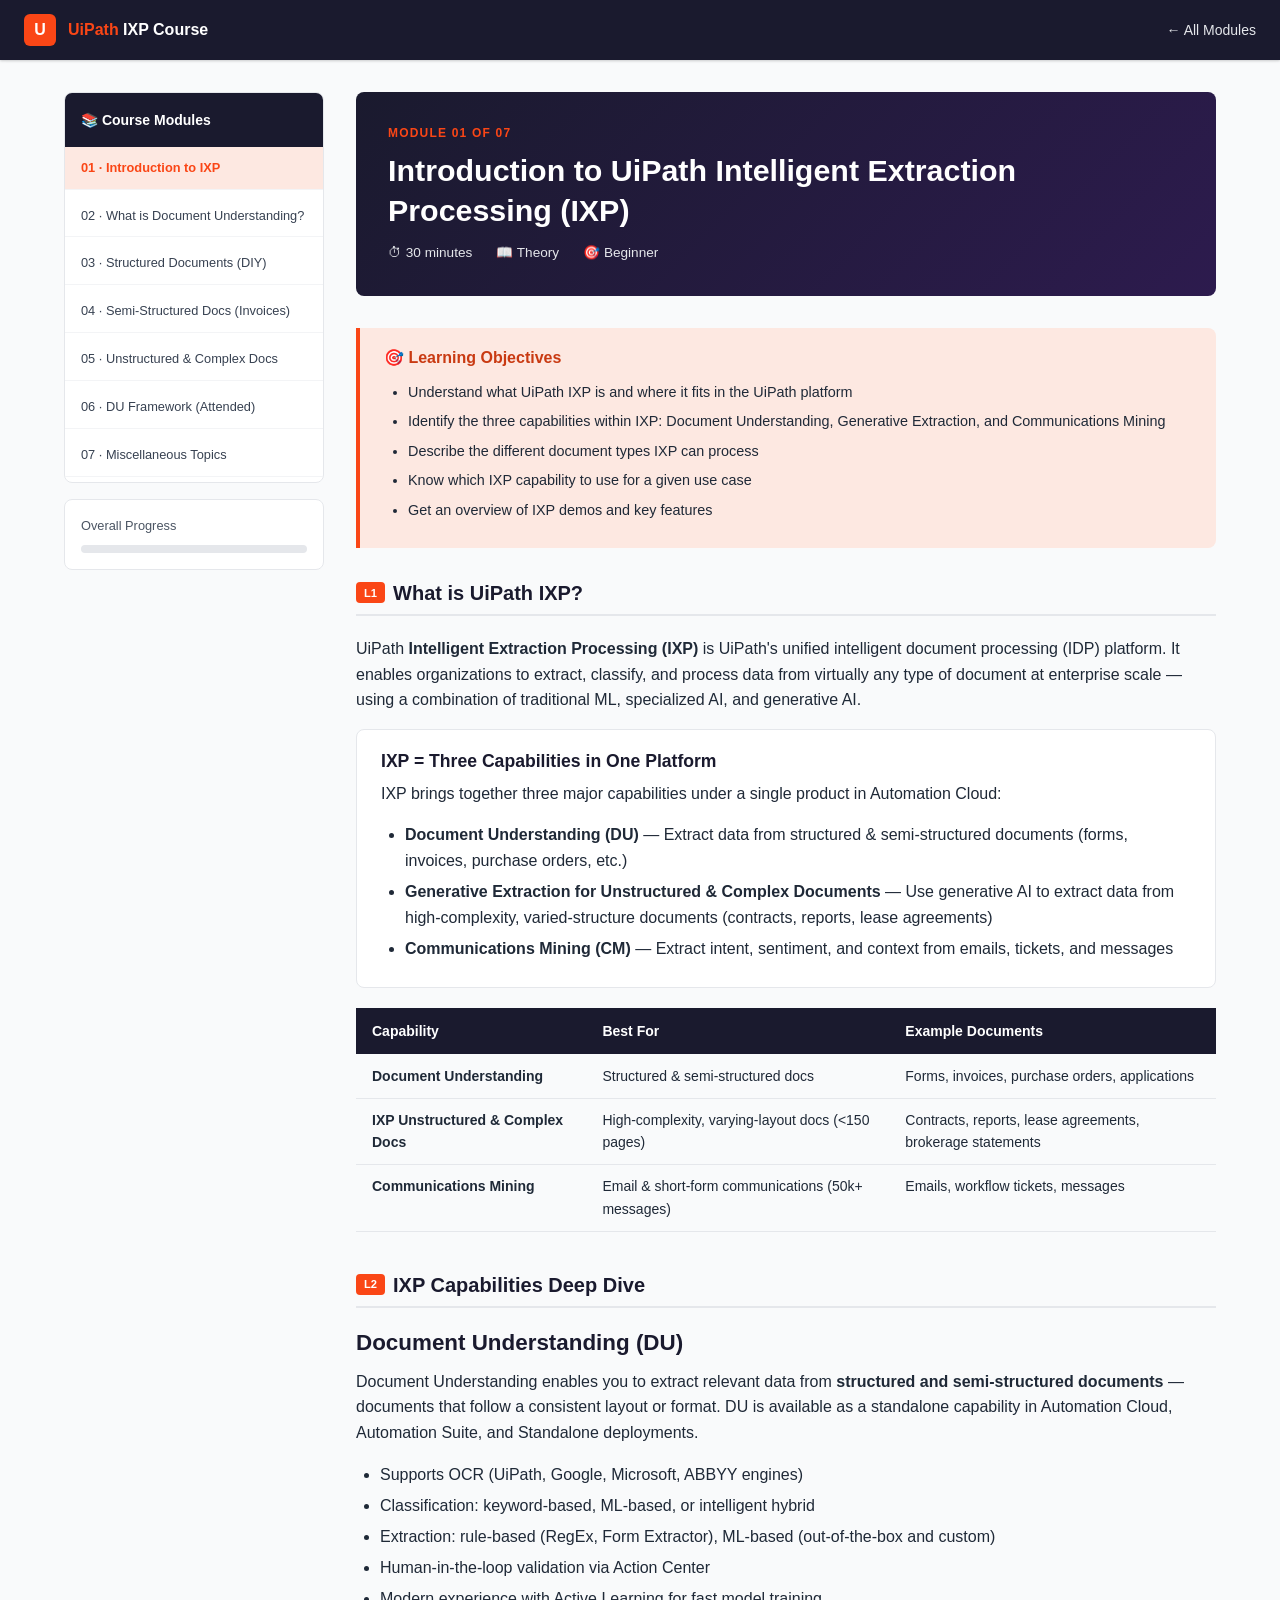
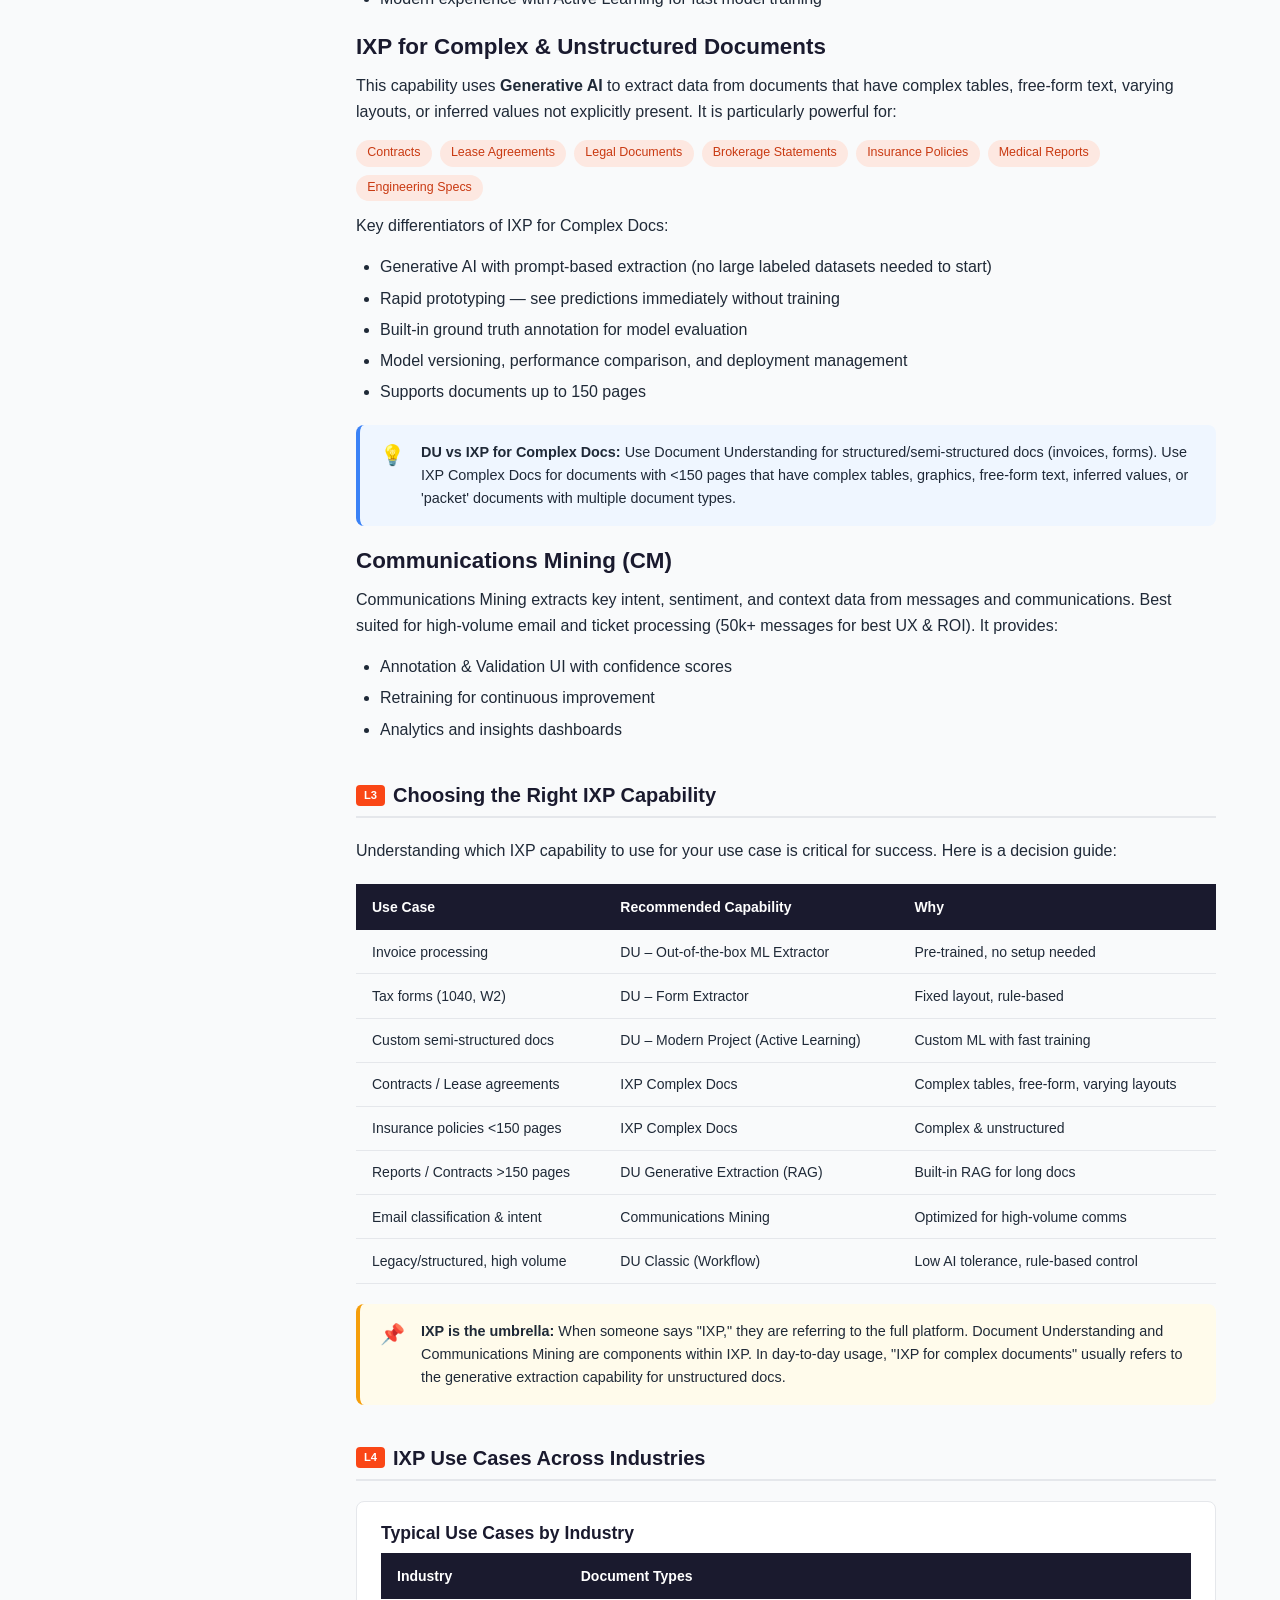
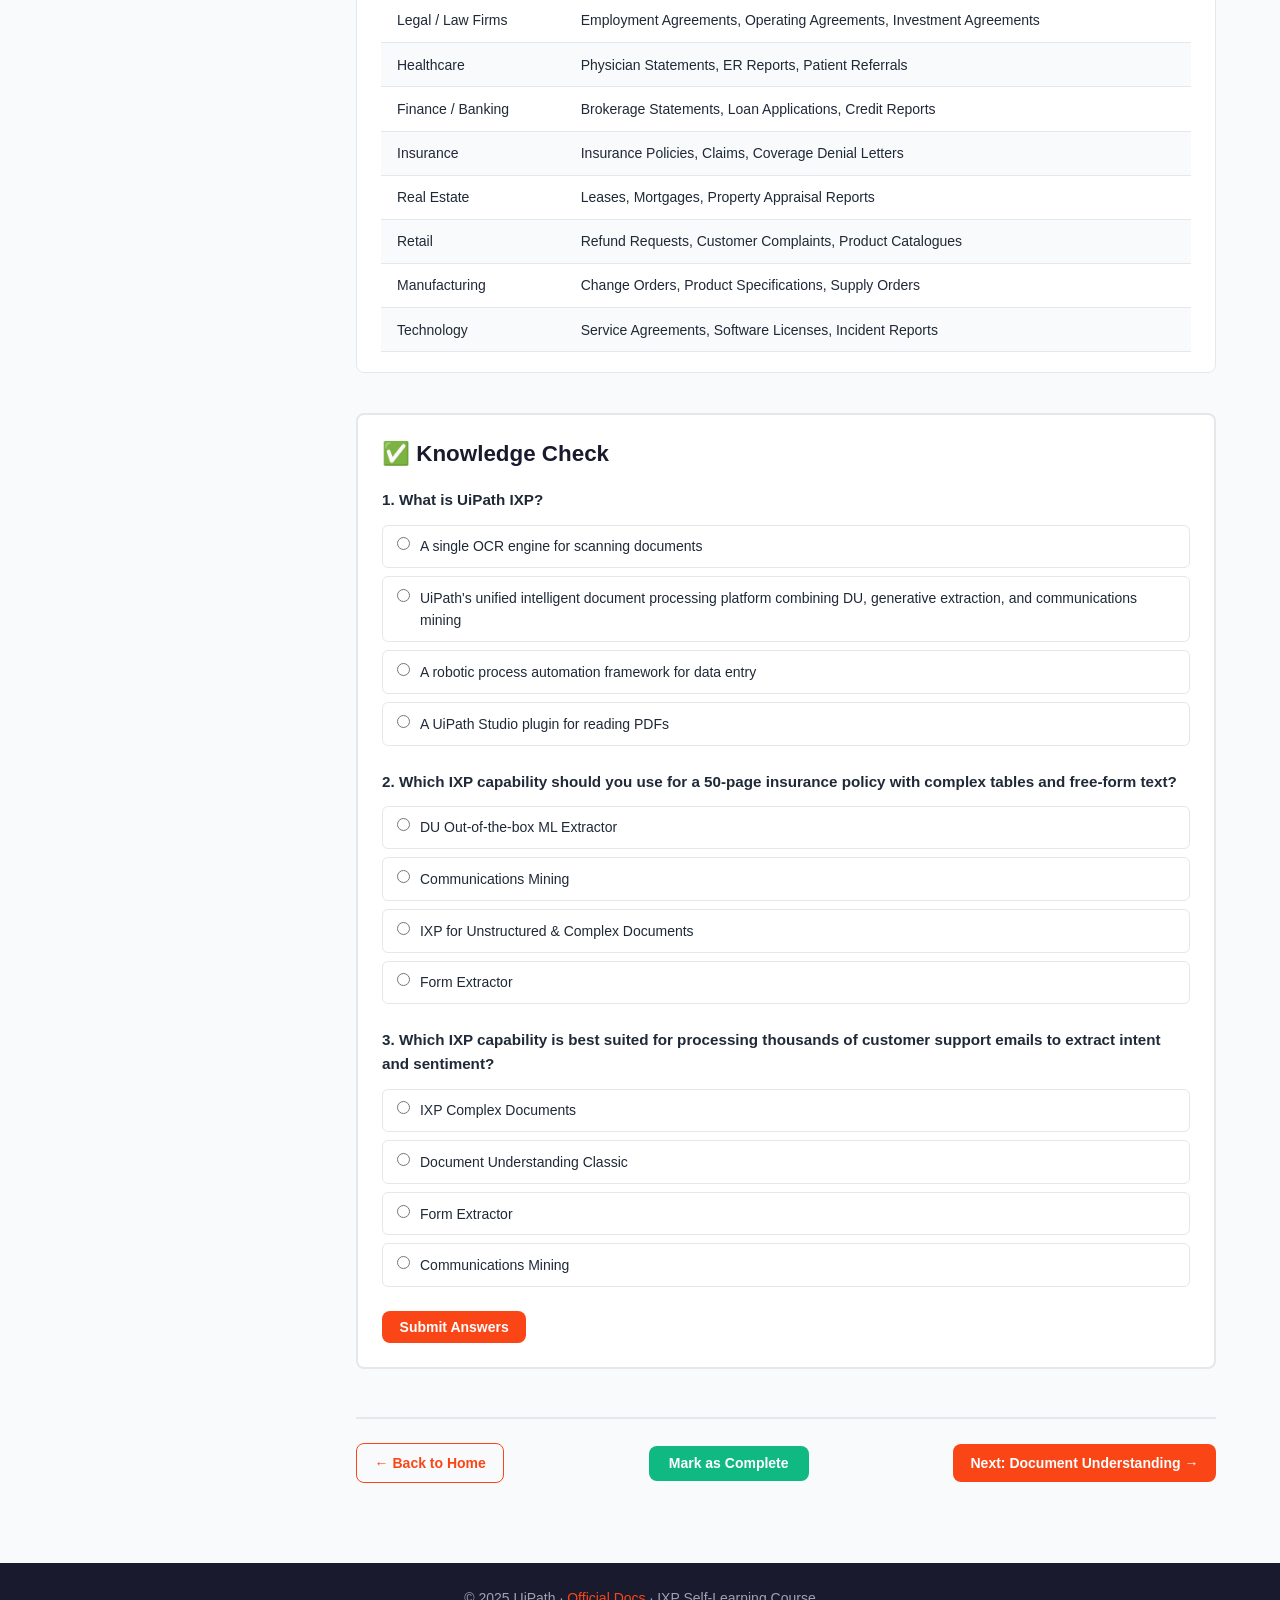
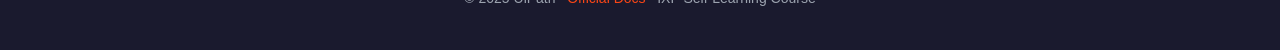
==== modules/module-01-introduction.html @ 3ca1a705 "IXP Self Learning Training Course — full content, no videos" ====
<!DOCTYPE html>
<html lang="en">
<head>
  <meta charset="UTF-8" />
  <meta name="viewport" content="width=device-width, initial-scale=1.0" />
  <title>Module 01 – Introduction to IXP | UiPath Course</title>
  <link rel="stylesheet" href="../assets/css/main.css" />
  <link rel="stylesheet" href="../assets/css/course.css" />
</head>
<body>

<header class="site-header" role="banner">
  <a href="../index.html" class="logo" aria-label="IXP Course Home">
    <div class="logo-icon" aria-hidden="true">U</div>
    <span class="logo-text"><span>UiPath</span> IXP Course</span>
  </a>
  <nav aria-label="Site navigation">
    <a href="../index.html">← All Modules</a>
  </nav>
</header>

<div class="course-layout">

  <!-- Sidebar -->
  <aside class="course-sidebar" aria-label="Course navigation">
    <nav class="sidebar-nav" aria-label="Module list">
      <div class="sidebar-nav__header">📚 Course Modules</div>
      <ul class="sidebar-nav__list">
        <li><a href="module-01-introduction.html" data-module="module-01" class="active">01 · Introduction to IXP</a></li>
        <li><a href="module-02-document-understanding.html" data-module="module-02">02 · What is Document Understanding?</a></li>
        <li><a href="module-03-structured-docs.html" data-module="module-03">03 · Structured Documents (DIY)</a></li>
        <li><a href="module-04-semistructured-docs.html" data-module="module-04">04 · Semi-Structured Docs (Invoices)</a></li>
        <li><a href="module-05-unstructured-complex.html" data-module="module-05">05 · Unstructured &amp; Complex Docs</a></li>
        <li><a href="module-06-du-framework.html" data-module="module-06">06 · DU Framework (Attended)</a></li>
        <li><a href="module-07-miscellaneous.html" data-module="module-07">07 · Miscellaneous Topics</a></li>
      </ul>
    </nav>
    <div class="sidebar-progress">
      <div class="label">Overall Progress</div>
      <div class="progress-bar-wrap" style="margin-top:6px;" role="progressbar" aria-label="Course progress">
        <div class="progress-bar-fill" style="width:0%"></div>
      </div>
    </div>
  </aside>

  <!-- Main Content -->
  <main class="course-content" id="main-content">

    <header class="module-header">
      <div class="module-header__number">Module 01 of 07</div>
      <h1>Introduction to UiPath Intelligent Extraction Processing (IXP)</h1>
      <div class="module-header__meta">
        <span>⏱ 30 minutes</span>
        <span>📖 Theory</span>
        <span>🎯 Beginner</span>
      </div>
    </header>

    <!-- Learning Objectives -->
    <div class="objectives-box" role="region" aria-label="Learning objectives">
      <h3>🎯 Learning Objectives</h3>
      <ul>
        <li>Understand what UiPath IXP is and where it fits in the UiPath platform</li>
        <li>Identify the three capabilities within IXP: Document Understanding, Generative Extraction, and Communications Mining</li>
        <li>Describe the different document types IXP can process</li>
        <li>Know which IXP capability to use for a given use case</li>
        <li>Get an overview of IXP demos and key features</li>
      </ul>
    </div>

    <!-- Lesson 1 -->
    <section class="lesson" aria-label="Lesson 1">
      <h2 class="lesson-title"><span class="lesson-num">L1</span> What is UiPath IXP?</h2>

      <p>UiPath <strong>Intelligent Extraction Processing (IXP)</strong> is UiPath's unified intelligent document processing (IDP) platform. It enables organizations to extract, classify, and process data from virtually any type of document at enterprise scale — using a combination of traditional ML, specialized AI, and generative AI.</p>

      <div class="info-card">
        <h4>IXP = Three Capabilities in One Platform</h4>
        <p>IXP brings together three major capabilities under a single product in Automation Cloud:</p>
        <ul>
          <li><strong>Document Understanding (DU)</strong> — Extract data from structured &amp; semi-structured documents (forms, invoices, purchase orders, etc.)</li>
          <li><strong>Generative Extraction for Unstructured &amp; Complex Documents</strong> — Use generative AI to extract data from high-complexity, varied-structure documents (contracts, reports, lease agreements)</li>
          <li><strong>Communications Mining (CM)</strong> — Extract intent, sentiment, and context from emails, tickets, and messages</li>
        </ul>
      </div>

      <table class="comparison-table" aria-label="IXP capabilities comparison">
        <thead>
          <tr><th>Capability</th><th>Best For</th><th>Example Documents</th></tr>
        </thead>
        <tbody>
          <tr><td><strong>Document Understanding</strong></td><td>Structured &amp; semi-structured docs</td><td>Forms, invoices, purchase orders, applications</td></tr>
          <tr><td><strong>IXP Unstructured &amp; Complex Docs</strong></td><td>High-complexity, varying-layout docs (&lt;150 pages)</td><td>Contracts, reports, lease agreements, brokerage statements</td></tr>
          <tr><td><strong>Communications Mining</strong></td><td>Email &amp; short-form communications (50k+ messages)</td><td>Emails, workflow tickets, messages</td></tr>
        </tbody>
      </table>
    </section>

    <!-- Lesson 2 -->
    <section class="lesson" aria-label="Lesson 2">
      <h2 class="lesson-title"><span class="lesson-num">L2</span> IXP Capabilities Deep Dive</h2>

      <h3 style="margin-bottom:.75rem;">Document Understanding (DU)</h3>
      <p>Document Understanding enables you to extract relevant data from <strong>structured and semi-structured documents</strong> — documents that follow a consistent layout or format. DU is available as a standalone capability in Automation Cloud, Automation Suite, and Standalone deployments.</p>
      <ul>
        <li>Supports OCR (UiPath, Google, Microsoft, ABBYY engines)</li>
        <li>Classification: keyword-based, ML-based, or intelligent hybrid</li>
        <li>Extraction: rule-based (RegEx, Form Extractor), ML-based (out-of-the-box and custom)</li>
        <li>Human-in-the-loop validation via Action Center</li>
        <li>Modern experience with Active Learning for fast model training</li>
      </ul>

      <h3 style="margin:1.25rem 0 .75rem;">IXP for Complex &amp; Unstructured Documents</h3>
      <p>This capability uses <strong>Generative AI</strong> to extract data from documents that have complex tables, free-form text, varying layouts, or inferred values not explicitly present. It is particularly powerful for:</p>
      <div class="tag-list">
        <span class="tag tag--orange">Contracts</span>
        <span class="tag tag--orange">Lease Agreements</span>
        <span class="tag tag--orange">Legal Documents</span>
        <span class="tag tag--orange">Brokerage Statements</span>
        <span class="tag tag--orange">Insurance Policies</span>
        <span class="tag tag--orange">Medical Reports</span>
        <span class="tag tag--orange">Engineering Specs</span>
      </div>
      <p style="margin-top:.75rem;">Key differentiators of IXP for Complex Docs:</p>
      <ul>
        <li>Generative AI with prompt-based extraction (no large labeled datasets needed to start)</li>
        <li>Rapid prototyping — see predictions immediately without training</li>
        <li>Built-in ground truth annotation for model evaluation</li>
        <li>Model versioning, performance comparison, and deployment management</li>
        <li>Supports documents up to 150 pages</li>
      </ul>

      <div class="callout callout--tip">
        <span class="callout-icon">💡</span>
        <div><strong>DU vs IXP for Complex Docs:</strong> Use Document Understanding for structured/semi-structured docs (invoices, forms). Use IXP Complex Docs for documents with &lt;150 pages that have complex tables, graphics, free-form text, inferred values, or 'packet' documents with multiple document types.</div>
      </div>

      <h3 style="margin:1.25rem 0 .75rem;">Communications Mining (CM)</h3>
      <p>Communications Mining extracts key intent, sentiment, and context data from messages and communications. Best suited for high-volume email and ticket processing (50k+ messages for best UX &amp; ROI). It provides:</p>
      <ul>
        <li>Annotation &amp; Validation UI with confidence scores</li>
        <li>Retraining for continuous improvement</li>
        <li>Analytics and insights dashboards</li>
      </ul>
    </section>

    <!-- Lesson 3 -->
    <section class="lesson" aria-label="Lesson 3">
      <h2 class="lesson-title"><span class="lesson-num">L3</span> Choosing the Right IXP Capability</h2>

      <p>Understanding which IXP capability to use for your use case is critical for success. Here is a decision guide:</p>

      <table class="comparison-table" aria-label="Decision guide for IXP capability selection">
        <thead>
          <tr><th>Use Case</th><th>Recommended Capability</th><th>Why</th></tr>
        </thead>
        <tbody>
          <tr><td>Invoice processing</td><td>DU – Out-of-the-box ML Extractor</td><td>Pre-trained, no setup needed</td></tr>
          <tr><td>Tax forms (1040, W2)</td><td>DU – Form Extractor</td><td>Fixed layout, rule-based</td></tr>
          <tr><td>Custom semi-structured docs</td><td>DU – Modern Project (Active Learning)</td><td>Custom ML with fast training</td></tr>
          <tr><td>Contracts / Lease agreements</td><td>IXP Complex Docs</td><td>Complex tables, free-form, varying layouts</td></tr>
          <tr><td>Insurance policies &lt;150 pages</td><td>IXP Complex Docs</td><td>Complex &amp; unstructured</td></tr>
          <tr><td>Reports / Contracts &gt;150 pages</td><td>DU Generative Extraction (RAG)</td><td>Built-in RAG for long docs</td></tr>
          <tr><td>Email classification &amp; intent</td><td>Communications Mining</td><td>Optimized for high-volume comms</td></tr>
          <tr><td>Legacy/structured, high volume</td><td>DU Classic (Workflow)</td><td>Low AI tolerance, rule-based control</td></tr>
        </tbody>
      </table>

      <div class="callout callout--note">
        <span class="callout-icon">📌</span>
        <div><strong>IXP is the umbrella:</strong> When someone says "IXP," they are referring to the full platform. Document Understanding and Communications Mining are components within IXP. In day-to-day usage, "IXP for complex documents" usually refers to the generative extraction capability for unstructured docs.</div>
      </div>
    </section>

    <!-- Lesson 4 -->
    <section class="lesson" aria-label="Lesson 4">
      <h2 class="lesson-title"><span class="lesson-num">L4</span> IXP Use Cases Across Industries</h2>

      <div class="info-card">
        <h4>Typical Use Cases by Industry</h4>
        <table class="comparison-table" style="margin:0;">
          <thead><tr><th>Industry</th><th>Document Types</th></tr></thead>
          <tbody>
            <tr><td>Legal / Law Firms</td><td>Employment Agreements, Operating Agreements, Investment Agreements</td></tr>
            <tr><td>Healthcare</td><td>Physician Statements, ER Reports, Patient Referrals</td></tr>
            <tr><td>Finance / Banking</td><td>Brokerage Statements, Loan Applications, Credit Reports</td></tr>
            <tr><td>Insurance</td><td>Insurance Policies, Claims, Coverage Denial Letters</td></tr>
            <tr><td>Real Estate</td><td>Leases, Mortgages, Property Appraisal Reports</td></tr>
            <tr><td>Retail</td><td>Refund Requests, Customer Complaints, Product Catalogues</td></tr>
            <tr><td>Manufacturing</td><td>Change Orders, Product Specifications, Supply Orders</td></tr>
            <tr><td>Technology</td><td>Service Agreements, Software Licenses, Incident Reports</td></tr>
          </tbody>
        </table>
      </div>
    </section>

    <!-- Knowledge Check -->
    <section class="quiz-section" id="quiz-01" aria-label="Knowledge check">
      <h3>✅ Knowledge Check</h3>

      <div class="quiz-question" data-correct="b" data-explanation="IXP (Intelligent Extraction Processing) is UiPath's unified IDP platform that includes Document Understanding, Generative Extraction for complex docs, and Communications Mining.">
        <p>1. What is UiPath IXP?</p>
        <ul class="quiz-options">
          <li><label data-value="a"><input type="radio" name="q1" value="a" /> A single OCR engine for scanning documents</label></li>
          <li><label data-value="b"><input type="radio" name="q1" value="b" /> UiPath's unified intelligent document processing platform combining DU, generative extraction, and communications mining</label></li>
          <li><label data-value="c"><input type="radio" name="q1" value="c" /> A robotic process automation framework for data entry</label></li>
          <li><label data-value="d"><input type="radio" name="q1" value="d" /> A UiPath Studio plugin for reading PDFs</label></li>
        </ul>
        <div class="quiz-feedback"></div>
      </div>

      <div class="quiz-question" data-correct="c" data-explanation="IXP Complex Docs is designed for documents under 150 pages with complex tables, free-form text, and varying layouts. For 150+ pages, use DU with built-in RAG.">
        <p>2. Which IXP capability should you use for a 50-page insurance policy with complex tables and free-form text?</p>
        <ul class="quiz-options">
          <li><label data-value="a"><input type="radio" name="q2" value="a" /> DU Out-of-the-box ML Extractor</label></li>
          <li><label data-value="b"><input type="radio" name="q2" value="b" /> Communications Mining</label></li>
          <li><label data-value="c"><input type="radio" name="q2" value="c" /> IXP for Unstructured &amp; Complex Documents</label></li>
          <li><label data-value="d"><input type="radio" name="q2" value="d" /> Form Extractor</label></li>
        </ul>
        <div class="quiz-feedback"></div>
      </div>

      <div class="quiz-question" data-correct="d" data-explanation="Communications Mining is optimized for email and ticket processing, especially at high volumes (50k+ messages).">
        <p>3. Which IXP capability is best suited for processing thousands of customer support emails to extract intent and sentiment?</p>
        <ul class="quiz-options">
          <li><label data-value="a"><input type="radio" name="q3" value="a" /> IXP Complex Documents</label></li>
          <li><label data-value="b"><input type="radio" name="q3" value="b" /> Document Understanding Classic</label></li>
          <li><label data-value="c"><input type="radio" name="q3" value="c" /> Form Extractor</label></li>
          <li><label data-value="d"><input type="radio" name="q3" value="d" /> Communications Mining</label></li>
        </ul>
        <div class="quiz-feedback"></div>
      </div>

      <button class="btn btn-primary quiz-submit-btn" aria-label="Submit answers">Submit Answers</button>
      <div class="quiz-result" role="status"></div>
    </section>

    <!-- Module Navigation -->
    <nav class="module-nav" aria-label="Module navigation">
      <a href="../index.html" class="btn btn-outline">← Back to Home</a>
      <div class="module-nav__complete">
        <button id="mark-complete-btn" class="mark-complete-btn" aria-label="Mark module as complete">Mark as Complete</button>
      </div>
      <a href="module-02-document-understanding.html" class="btn btn-primary">Next: Document Understanding →</a>
    </nav>

  </main>
</div>

<footer class="site-footer" role="contentinfo">
  <p>© 2025 UiPath · <a href="https://docs.uipath.com/document-understanding" target="_blank" rel="noopener">Official Docs</a> · IXP Self-Learning Course</p>
</footer>

<script src="../assets/js/progress.js"></script>
<script src="../assets/js/nav.js"></script>
<script>initModulePage('module-01');</script>
</body>
</html>
---- assets/css/main.css ----
/* =============================================
   IXP Self-Learning Course - main.css
   UiPath Brand: Primary #FA4616, Dark #1A1A2E
   ============================================= */

*, *::before, *::after { box-sizing: border-box; margin: 0; padding: 0; }

:root {
  --uipath-orange: #FA4616;
  --uipath-dark: #1A1A2E;
  --uipath-orange-light: #FDE8E1;
  --uipath-orange-dark: #C93A12;
  --gray-50: #F9FAFB;
  --gray-100: #F3F4F6;
  --gray-200: #E5E7EB;
  --gray-400: #9CA3AF;
  --gray-600: #4B5563;
  --gray-700: #374151;
  --gray-800: #1F2937;
  --white: #FFFFFF;
  --success: #10B981;
  --warning: #F59E0B;
  --info: #3B82F6;
  --font: -apple-system, BlinkMacSystemFont, "Segoe UI", Roboto, Helvetica, Arial, sans-serif;
  --radius: 8px;
  --shadow: 0 1px 3px rgba(0,0,0,.12), 0 1px 2px rgba(0,0,0,.08);
  --shadow-lg: 0 10px 25px rgba(0,0,0,.12);
}

html { font-size: 16px; scroll-behavior: smooth; }
body { font-family: var(--font); color: var(--gray-800); background: var(--gray-50); line-height: 1.6; }

/* ---- Typography ---- */
h1, h2, h3, h4, h5 { line-height: 1.3; color: var(--uipath-dark); }
h1 { font-size: clamp(1.75rem, 4vw, 2.5rem); }
h2 { font-size: clamp(1.4rem, 3vw, 2rem); }
h3 { font-size: clamp(1.1rem, 2.5vw, 1.4rem); }
h4 { font-size: 1.1rem; }
p { margin-bottom: 1rem; }
a { color: var(--uipath-orange); text-decoration: none; }
a:hover { text-decoration: underline; }
ul, ol { padding-left: 1.5rem; margin-bottom: 1rem; }
li { margin-bottom: 0.35rem; }
strong { font-weight: 600; }

/* ---- Top Navigation ---- */
.site-header {
  background: var(--uipath-dark);
  color: var(--white);
  padding: 0 1.5rem;
  display: flex;
  align-items: center;
  justify-content: space-between;
  height: 60px;
  position: sticky;
  top: 0;
  z-index: 100;
  box-shadow: var(--shadow);
}
.site-header .logo { display: flex; align-items: center; gap: 0.75rem; text-decoration: none; }
.site-header .logo-icon { width: 32px; height: 32px; background: var(--uipath-orange); border-radius: 6px; display: flex; align-items: center; justify-content: center; font-weight: 800; color: #fff; font-size: 1rem; }
.site-header .logo-text { font-size: 1rem; font-weight: 600; color: var(--white); }
.site-header .logo-text span { color: var(--uipath-orange); }
.site-header nav a { color: var(--gray-200); font-size: 0.875rem; margin-left: 1.5rem; text-decoration: none; }
.site-header nav a:hover { color: var(--white); }

/* ---- Hero ---- */
.hero {
  background: linear-gradient(135deg, var(--uipath-dark) 0%, #2D1B4E 100%);
  color: var(--white);
  padding: 4rem 1.5rem;
  text-align: center;
}
.hero h1 { color: var(--white); margin-bottom: 1rem; }
.hero p { font-size: 1.125rem; color: var(--gray-200); max-width: 700px; margin: 0 auto 2rem; }
.hero-badges { display: flex; gap: 0.75rem; justify-content: center; flex-wrap: wrap; }
.badge { display: inline-flex; align-items: center; gap: 0.4rem; background: rgba(255,255,255,.1); border: 1px solid rgba(255,255,255,.2); color: var(--white); padding: 0.35rem 0.9rem; border-radius: 999px; font-size: 0.8rem; }

/* ---- Main Layout ---- */
.container { max-width: 1200px; margin: 0 auto; padding: 0 1.5rem; }
.section { padding: 3rem 0; }
.section-title { font-size: 1.5rem; font-weight: 700; margin-bottom: 2rem; color: var(--uipath-dark); }
.section-title span { color: var(--uipath-orange); }

/* ---- Module Cards Grid ---- */
.modules-grid { display: grid; grid-template-columns: repeat(auto-fill, minmax(300px, 1fr)); gap: 1.5rem; }

.module-card {
  background: var(--white);
  border: 1px solid var(--gray-200);
  border-radius: var(--radius);
  padding: 1.5rem;
  display: flex;
  flex-direction: column;
  gap: 0.75rem;
  transition: box-shadow .2s, transform .2s;
  position: relative;
  overflow: hidden;
}
.module-card:hover { box-shadow: var(--shadow-lg); transform: translateY(-2px); }
.module-card::before { content: ''; position: absolute; top: 0; left: 0; width: 4px; height: 100%; background: var(--uipath-orange); }
.module-card.completed::before { background: var(--success); }

.module-card__number { font-size: 0.75rem; font-weight: 700; color: var(--uipath-orange); text-transform: uppercase; letter-spacing: .05em; }
.module-card__title { font-size: 1.1rem; font-weight: 700; color: var(--uipath-dark); }
.module-card__desc { font-size: 0.875rem; color: var(--gray-600); flex: 1; }
.module-card__meta { display: flex; gap: 1rem; font-size: 0.8rem; color: var(--gray-400); }
.module-card__meta span { display: flex; align-items: center; gap: 0.3rem; }
.module-card__footer { display: flex; align-items: center; justify-content: space-between; }
.module-card__status { font-size: 0.75rem; font-weight: 600; }
.module-card__status--completed { color: var(--success); }
.module-card__status--in-progress { color: var(--warning); }
.module-card__status--not-started { color: var(--gray-400); }
.btn { display: inline-flex; align-items: center; gap: 0.4rem; padding: 0.5rem 1.1rem; border-radius: var(--radius); font-size: 0.875rem; font-weight: 600; cursor: pointer; border: none; transition: background .2s, transform .1s; text-decoration: none; }
.btn:active { transform: scale(.97); }
.btn-primary { background: var(--uipath-orange); color: var(--white); }
.btn-primary:hover { background: var(--uipath-orange-dark); text-decoration: none; color: var(--white); }
.btn-outline { background: transparent; color: var(--uipath-orange); border: 1.5px solid var(--uipath-orange); }
.btn-outline:hover { background: var(--uipath-orange-light); text-decoration: none; }
.btn-sm { padding: 0.35rem 0.8rem; font-size: 0.8rem; }

/* ---- Progress Bar ---- */
.progress-bar-wrap { background: var(--gray-200); border-radius: 999px; height: 8px; overflow: hidden; }
.progress-bar-fill { height: 100%; background: var(--uipath-orange); border-radius: 999px; transition: width .4s ease; }
.progress-summary { background: var(--white); border: 1px solid var(--gray-200); border-radius: var(--radius); padding: 1.5rem; margin-bottom: 2rem; }
.progress-summary h3 { margin-bottom: 0.75rem; }
.progress-numbers { display: flex; gap: 2rem; margin-top: 0.75rem; }
.progress-numbers .stat { text-align: center; }
.progress-numbers .stat .num { font-size: 1.75rem; font-weight: 800; color: var(--uipath-orange); }
.progress-numbers .stat .label { font-size: 0.75rem; color: var(--gray-600); }

/* ---- Footer ---- */
.site-footer { background: var(--uipath-dark); color: var(--gray-400); text-align: center; padding: 1.5rem; font-size: 0.875rem; margin-top: 3rem; }
.site-footer a { color: var(--uipath-orange); }

/* ---- Responsive ---- */
@media (max-width: 640px) {
  .hero { padding: 2.5rem 1rem; }
  .modules-grid { grid-template-columns: 1fr; }
  .progress-numbers { gap: 1rem; }
}
---- assets/css/course.css ----
/* =============================================
   IXP Course - course.css  (module pages)
   ============================================= */

/* ---- Two-column layout ---- */
.course-layout { display: grid; grid-template-columns: 260px 1fr; gap: 2rem; max-width: 1200px; margin: 0 auto; padding: 2rem 1.5rem; }

/* ---- Sidebar ---- */
.course-sidebar { position: sticky; top: 76px; height: fit-content; }
.sidebar-nav { background: var(--white); border: 1px solid var(--gray-200); border-radius: var(--radius); overflow: hidden; }
.sidebar-nav__header { background: var(--uipath-dark); color: var(--white); padding: 1rem; font-size: 0.875rem; font-weight: 700; }
.sidebar-nav__list { list-style: none; padding: 0; margin: 0; }
.sidebar-nav__list li a {
  display: flex; align-items: center; gap: 0.6rem;
  padding: 0.65rem 1rem; font-size: 0.8rem; color: var(--gray-700);
  border-bottom: 1px solid var(--gray-100); text-decoration: none;
  transition: background .15s;
}
.sidebar-nav__list li a:hover { background: var(--gray-50); color: var(--uipath-orange); }
.sidebar-nav__list li a.active { background: var(--uipath-orange-light); color: var(--uipath-orange); font-weight: 600; }
.sidebar-nav__list li a .check { color: var(--success); font-size: 0.7rem; margin-left: auto; }
.sidebar-progress { background: var(--white); border: 1px solid var(--gray-200); border-radius: var(--radius); padding: 1rem; margin-top: 1rem; font-size: 0.8rem; }
.sidebar-progress .label { color: var(--gray-600); margin-bottom: 0.5rem; }

/* ---- Module Content Area ---- */
.course-content { min-width: 0; }
.module-header { background: linear-gradient(135deg, var(--uipath-dark), #2D1B4E); color: var(--white); border-radius: var(--radius); padding: 2rem; margin-bottom: 2rem; }
.module-header__number { font-size: 0.75rem; font-weight: 700; color: var(--uipath-orange); text-transform: uppercase; letter-spacing: .1em; margin-bottom: 0.5rem; }
.module-header h1 { color: var(--white); font-size: clamp(1.4rem, 3vw, 1.9rem); margin-bottom: 0.75rem; }
.module-header__meta { display: flex; gap: 1.5rem; font-size: 0.85rem; color: var(--gray-200); flex-wrap: wrap; }
.module-header__meta span { display: flex; align-items: center; gap: 0.35rem; }

/* ---- Learning Objectives ---- */
.objectives-box {
  background: var(--uipath-orange-light);
  border-left: 4px solid var(--uipath-orange);
  border-radius: 0 var(--radius) var(--radius) 0;
  padding: 1.25rem 1.5rem;
  margin-bottom: 2rem;
}
.objectives-box h3 { color: var(--uipath-orange-dark); margin-bottom: 0.75rem; font-size: 1rem; }
.objectives-box ul { margin: 0; }
.objectives-box li { font-size: 0.9rem; margin-bottom: 0.4rem; }

/* ---- Content Sections ---- */
.lesson { margin-bottom: 2.5rem; }
.lesson-title { font-size: 1.25rem; font-weight: 700; color: var(--uipath-dark); border-bottom: 2px solid var(--gray-200); padding-bottom: 0.5rem; margin-bottom: 1.25rem; display: flex; align-items: center; gap: 0.5rem; }
.lesson-title .lesson-num { background: var(--uipath-orange); color: var(--white); font-size: 0.7rem; font-weight: 800; padding: 0.2rem 0.5rem; border-radius: 4px; }

/* ---- Info Cards ---- */
.info-card { background: var(--white); border: 1px solid var(--gray-200); border-radius: var(--radius); padding: 1.25rem 1.5rem; margin-bottom: 1.25rem; }
.info-card h4 { color: var(--uipath-dark); margin-bottom: 0.5rem; }
.info-card p:last-child, .info-card ul:last-child { margin-bottom: 0; }

.callout { display: flex; gap: 1rem; border-radius: var(--radius); padding: 1rem 1.25rem; margin: 1.25rem 0; font-size: 0.9rem; }
.callout-icon { font-size: 1.25rem; flex-shrink: 0; line-height: 1.4; }
.callout--tip { background: #EFF6FF; border-left: 4px solid var(--info); }
.callout--note { background: #FFFBEB; border-left: 4px solid var(--warning); }
.callout--important { background: var(--uipath-orange-light); border-left: 4px solid var(--uipath-orange); }
.callout--success { background: #F0FDF4; border-left: 4px solid var(--success); }

/* ---- Comparison Tables ---- */
.comparison-table { width: 100%; border-collapse: collapse; margin: 1.25rem 0; font-size: 0.875rem; }
.comparison-table th { background: var(--uipath-dark); color: var(--white); padding: 0.75rem 1rem; text-align: left; }
.comparison-table td { padding: 0.65rem 1rem; border-bottom: 1px solid var(--gray-200); vertical-align: top; }
.comparison-table tr:nth-child(even) td { background: var(--gray-50); }
.comparison-table tr:hover td { background: var(--uipath-orange-light); }

/* ---- Process Steps ---- */
.steps-list { counter-reset: step; list-style: none; padding: 0; margin: 1.25rem 0; }
.steps-list li { display: flex; gap: 1rem; margin-bottom: 1rem; align-items: flex-start; }
.steps-list li::before { counter-increment: step; content: counter(step); background: var(--uipath-orange); color: var(--white); border-radius: 50%; width: 28px; height: 28px; display: flex; align-items: center; justify-content: center; font-weight: 800; font-size: 0.8rem; flex-shrink: 0; margin-top: 2px; }

/* ---- Concept Pill Tags ---- */
.tag-list { display: flex; flex-wrap: wrap; gap: 0.5rem; margin: 0.75rem 0; }
.tag { background: var(--gray-100); color: var(--gray-700); padding: 0.2rem 0.7rem; border-radius: 999px; font-size: 0.78rem; font-weight: 500; }
.tag--orange { background: var(--uipath-orange-light); color: var(--uipath-orange-dark); }

/* ---- Quiz ---- */
.quiz-section { background: var(--white); border: 2px solid var(--gray-200); border-radius: var(--radius); padding: 1.5rem; margin: 2rem 0; }
.quiz-section h3 { color: var(--uipath-dark); margin-bottom: 1.25rem; display: flex; align-items: center; gap: 0.5rem; }
.quiz-question { margin-bottom: 1.5rem; }
.quiz-question p { font-weight: 600; margin-bottom: 0.75rem; font-size: 0.95rem; }
.quiz-options { list-style: none; padding: 0; }
.quiz-options li { margin-bottom: 0.5rem; }
.quiz-options label { display: flex; align-items: flex-start; gap: 0.6rem; cursor: pointer; padding: 0.6rem 0.9rem; border: 1.5px solid var(--gray-200); border-radius: 6px; font-size: 0.875rem; transition: border-color .15s, background .15s; }
.quiz-options label:hover { border-color: var(--uipath-orange); background: var(--uipath-orange-light); }
.quiz-options input[type=radio], .quiz-options input[type=checkbox] { margin-top: 2px; accent-color: var(--uipath-orange); }
.quiz-options label.correct { border-color: var(--success); background: #F0FDF4; }
.quiz-options label.incorrect { border-color: #EF4444; background: #FEF2F2; }
.quiz-feedback { margin-top: 0.75rem; font-size: 0.875rem; font-weight: 600; padding: 0.5rem 0.75rem; border-radius: 6px; display: none; }
.quiz-feedback.show { display: block; }
.quiz-feedback.correct-fb { color: #065F46; background: #D1FAE5; }
.quiz-feedback.incorrect-fb { color: #991B1B; background: #FEE2E2; }
.quiz-submit { margin-top: 1rem; }
.quiz-result { text-align: center; padding: 1.25rem; border-radius: var(--radius); margin-top: 1rem; display: none; }
.quiz-result.show { display: block; }
.quiz-result.pass { background: #D1FAE5; color: #065F46; }
.quiz-result.fail { background: #FEE2E2; color: #991B1B; }

/* ---- Module Navigation ---- */
.module-nav { display: flex; justify-content: space-between; align-items: center; margin-top: 3rem; padding-top: 1.5rem; border-top: 2px solid var(--gray-200); gap: 1rem; flex-wrap: wrap; }
.module-nav__complete { display: flex; align-items: center; gap: 0.75rem; }
.mark-complete-btn { background: var(--success); color: var(--white); border: none; padding: 0.6rem 1.25rem; border-radius: var(--radius); font-size: 0.875rem; font-weight: 700; cursor: pointer; transition: background .2s; }
.mark-complete-btn:hover { background: #059669; }
.mark-complete-btn.completed { background: var(--gray-400); cursor: default; }
.mark-complete-btn.completed::before { content: '✓ '; }

/* ---- Responsive ---- */
@media (max-width: 900px) {
  .course-layout { grid-template-columns: 1fr; }
  .course-sidebar { position: static; }
}
@media (max-width: 640px) {
  .module-header { padding: 1.25rem; }
  .module-nav { flex-direction: column; align-items: stretch; }
}
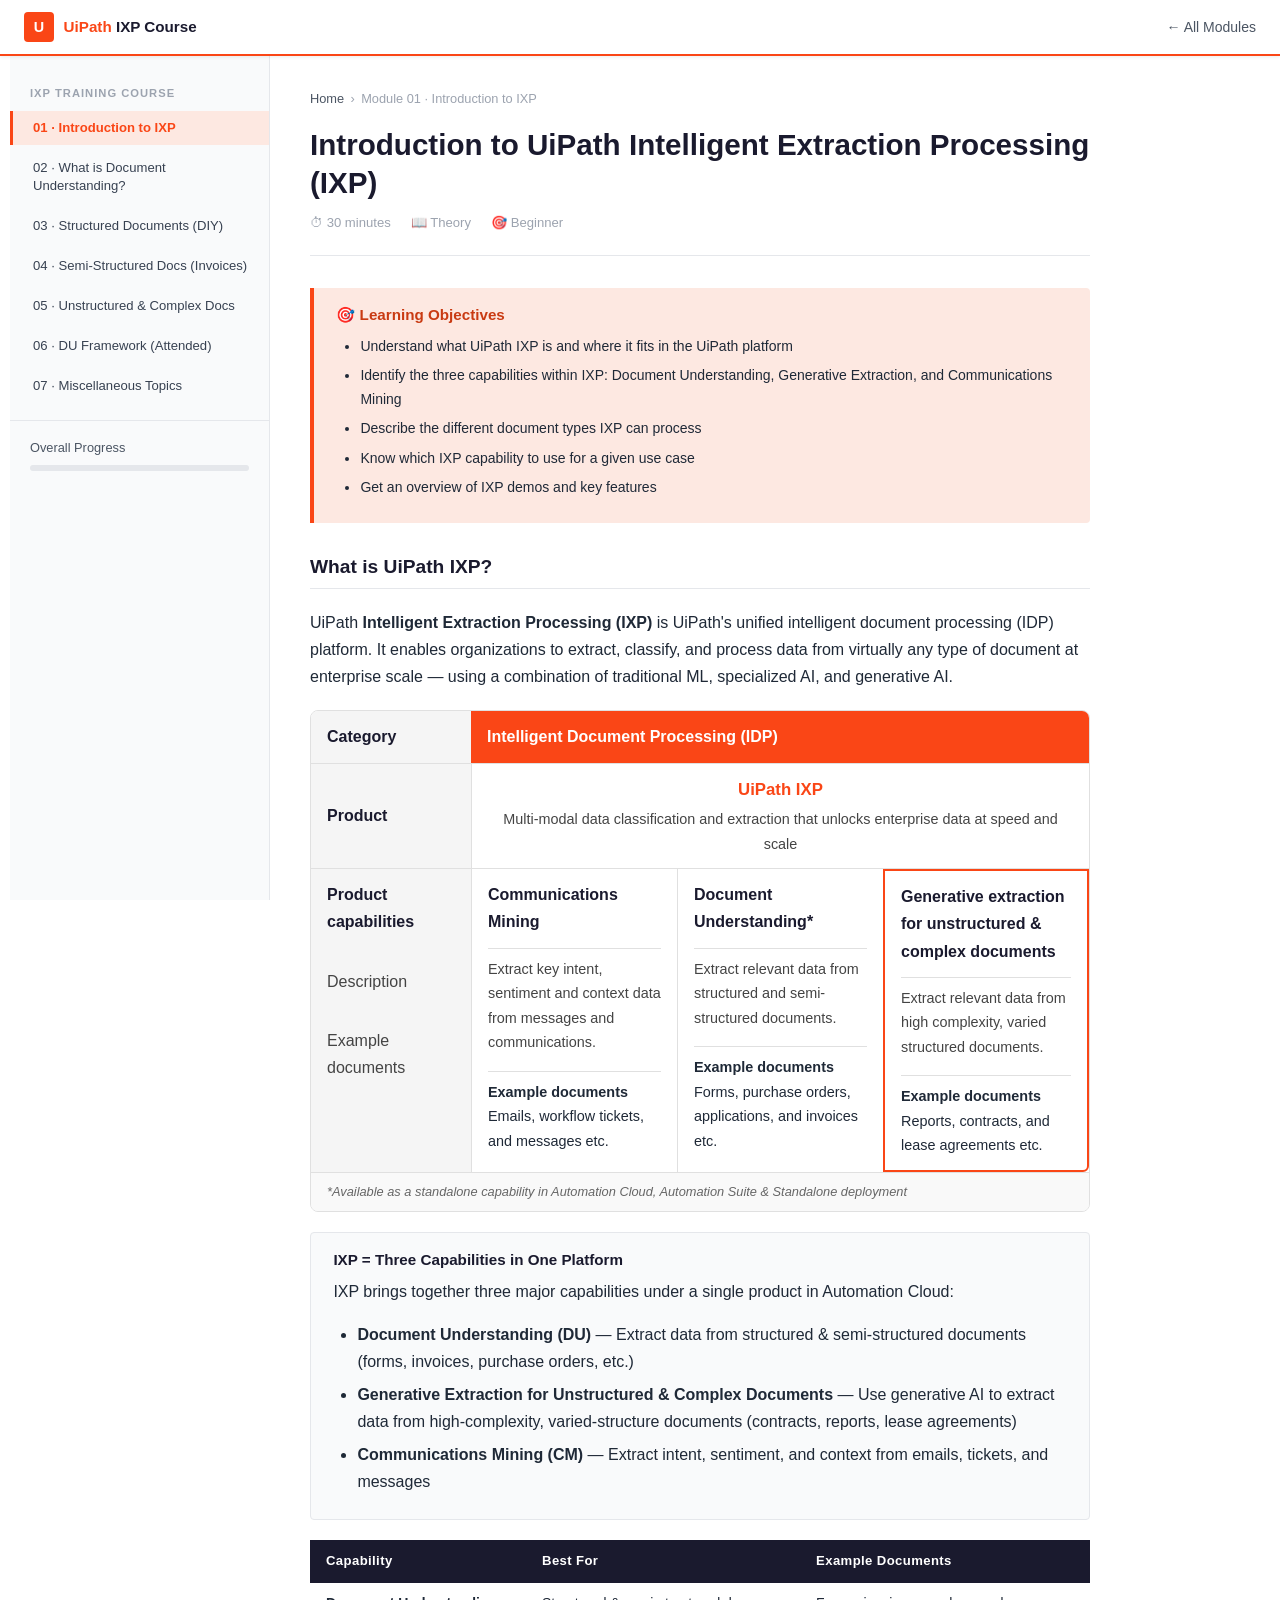
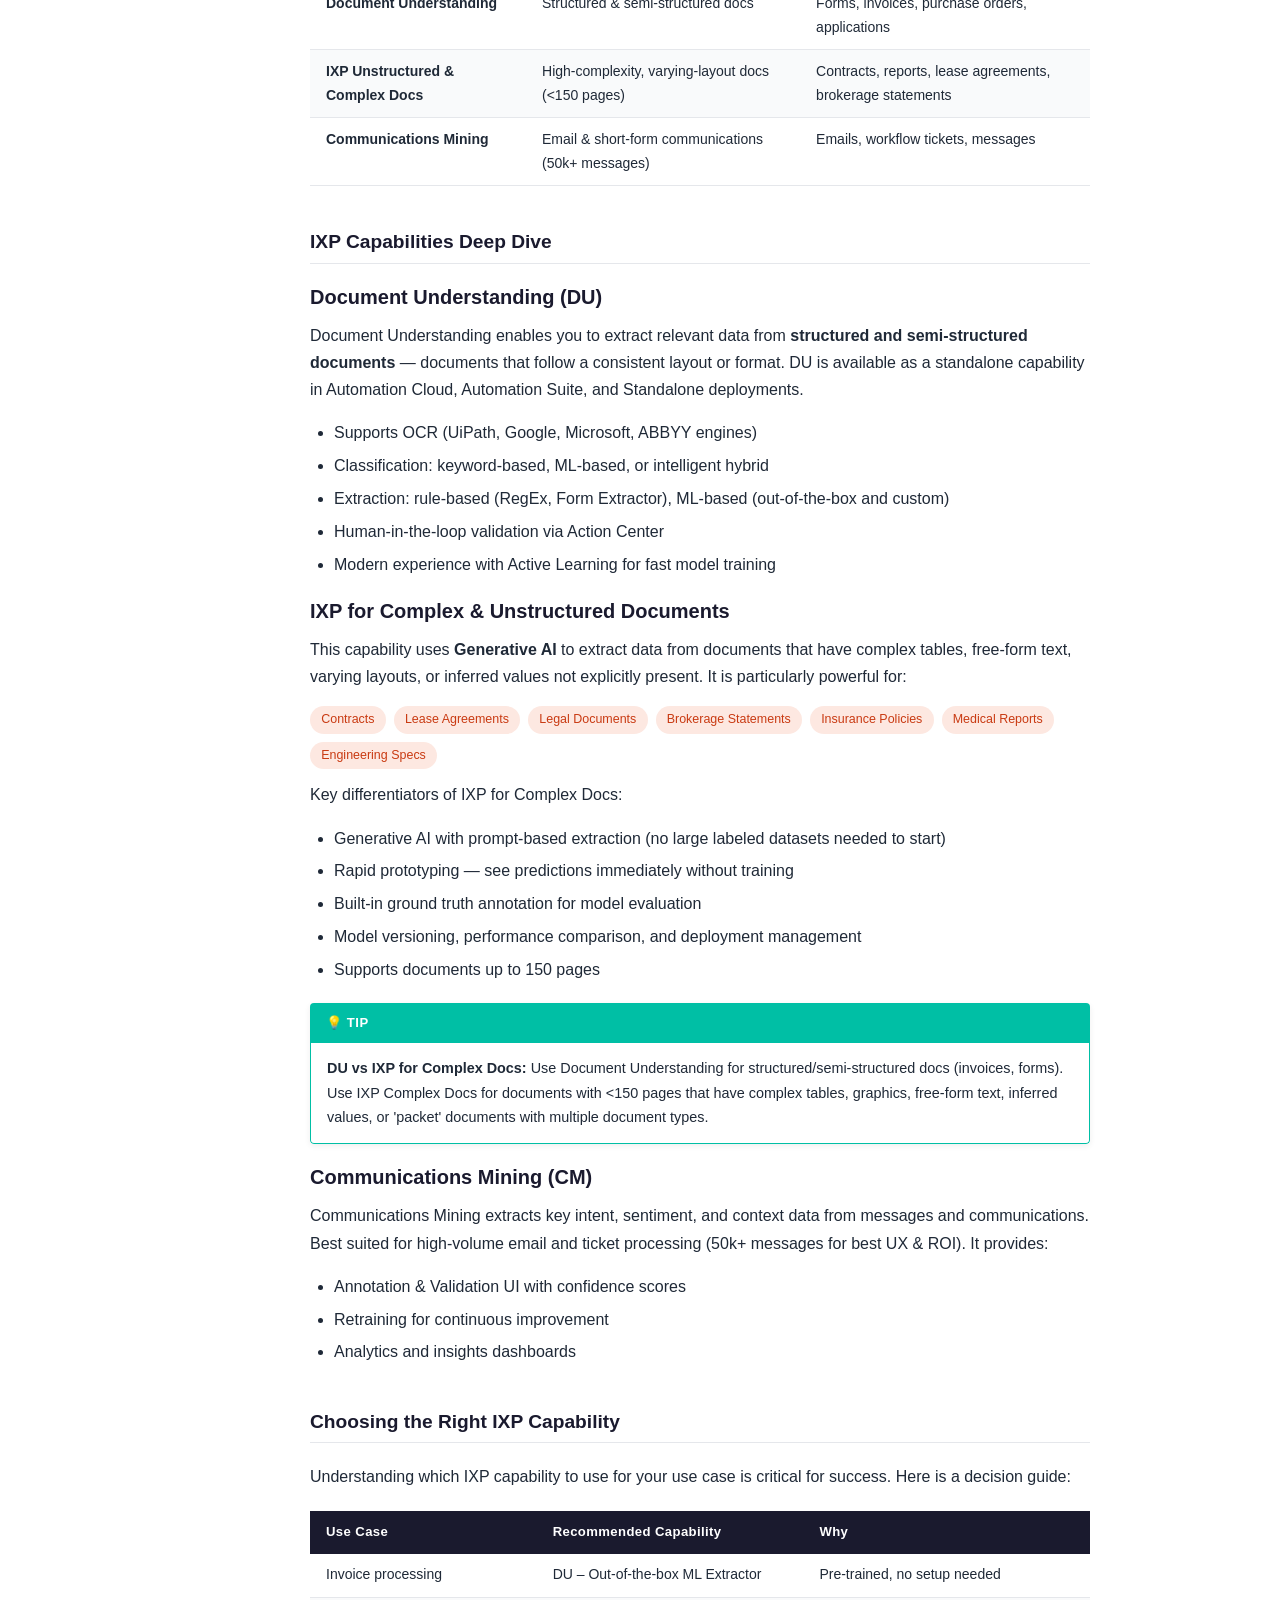
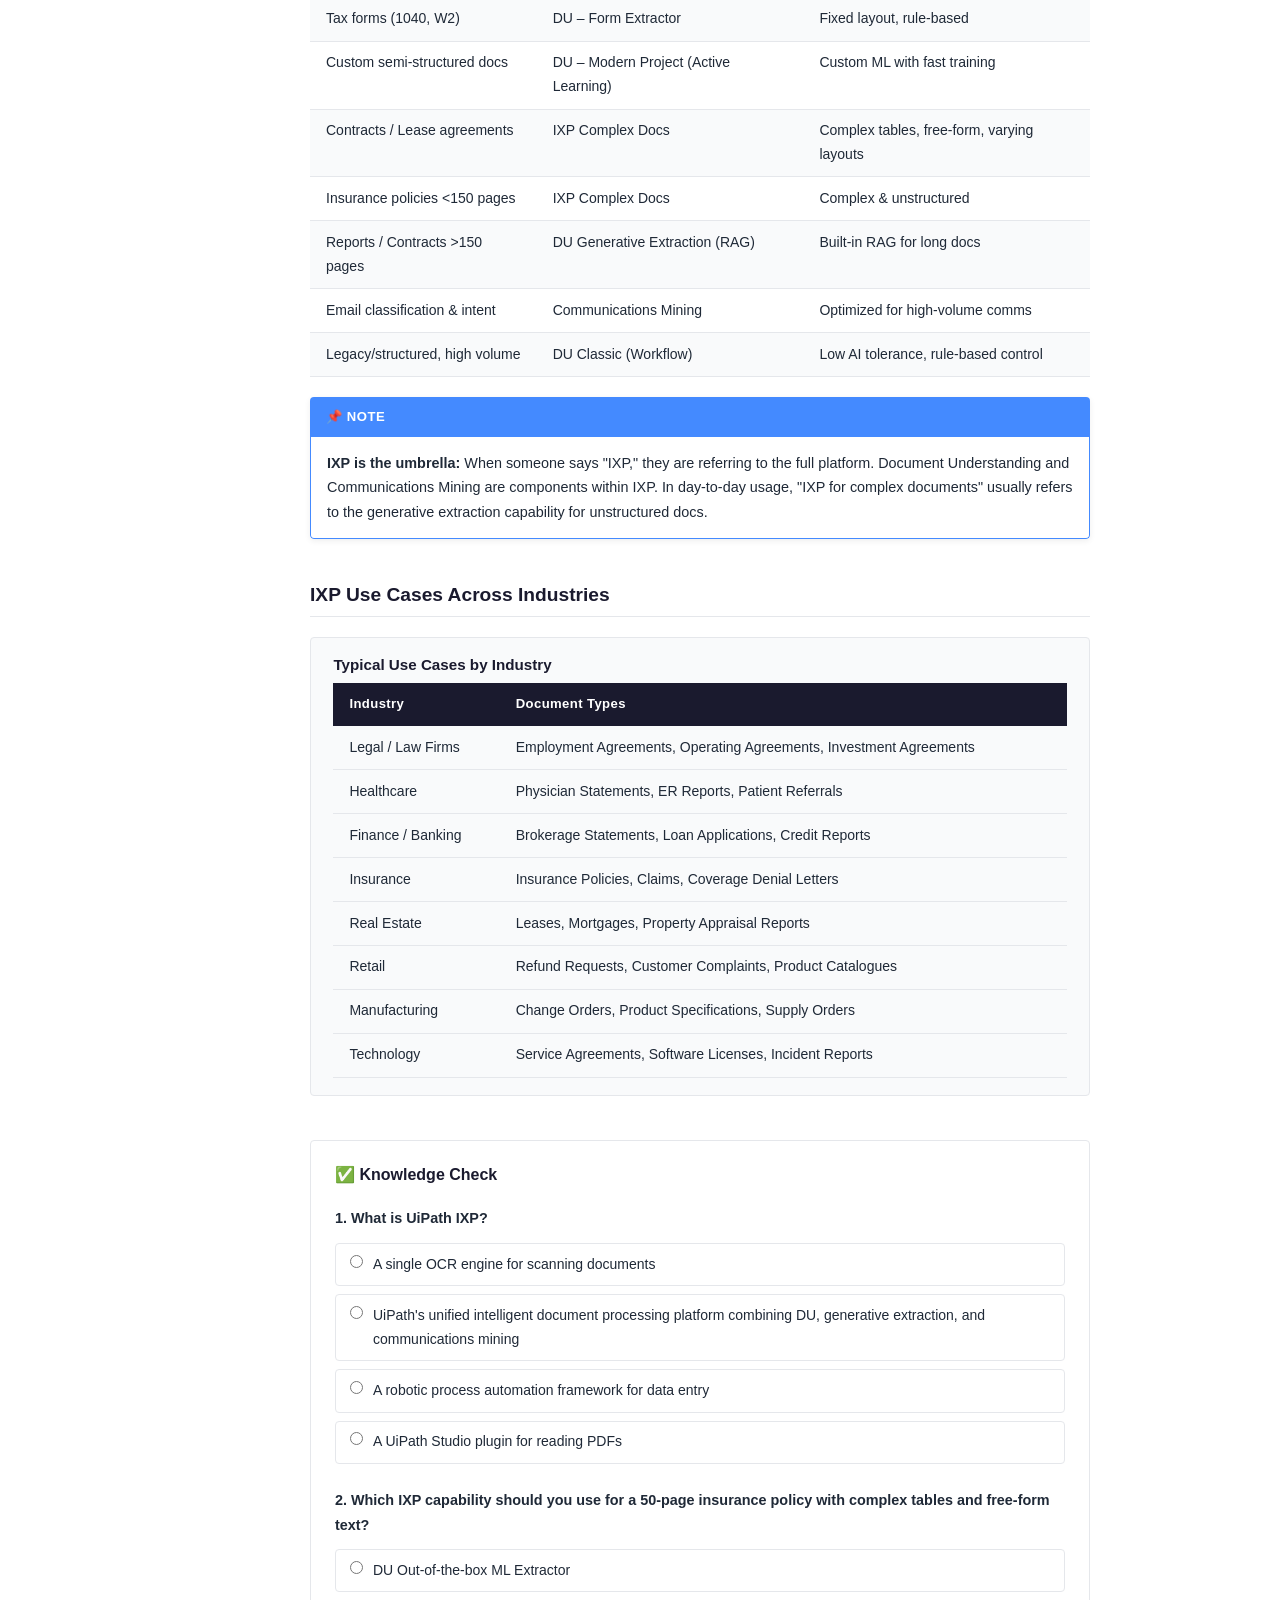
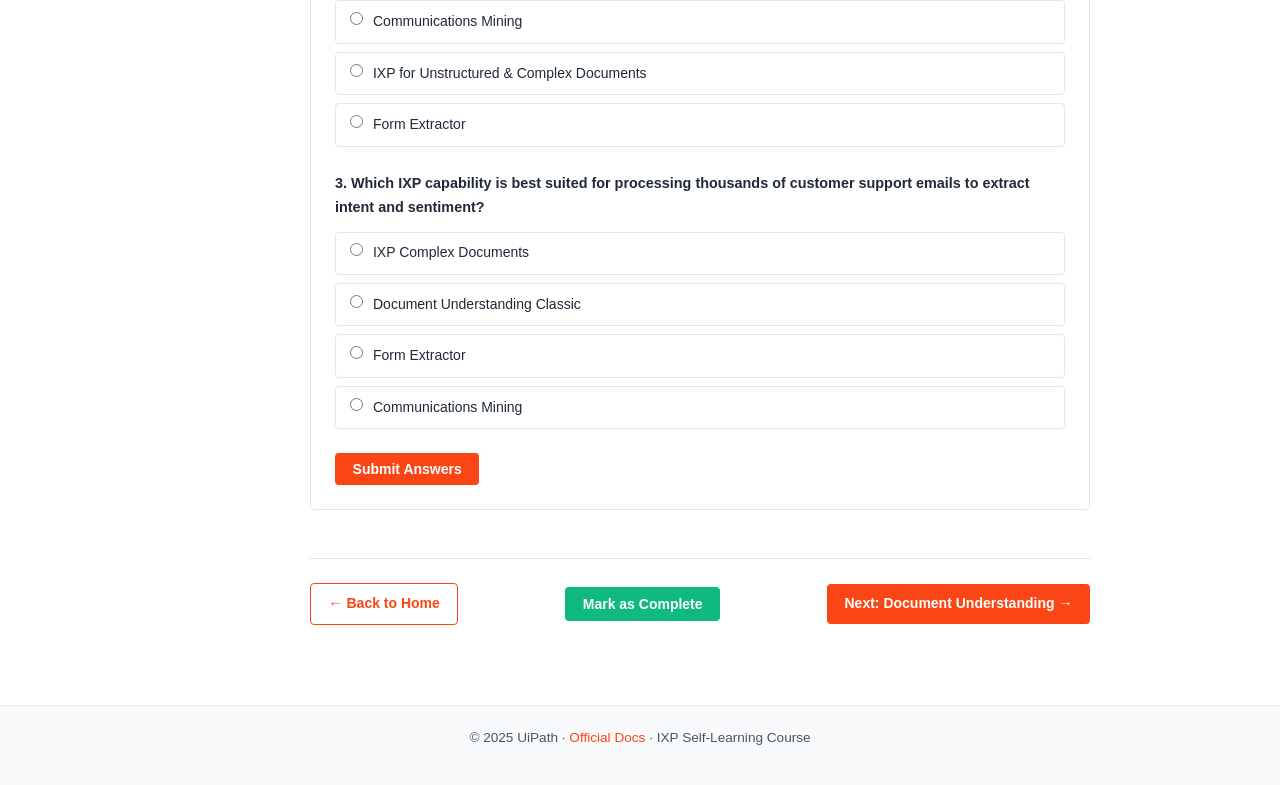
==== commit e7254c6e: "Reformat all modules to Material theme-inspired layout - White header with UiPath orange bottom bord" ====
--- a/modules/module-01-introduction.html
+++ b/modules/module-01-introduction.html
@@ -1,4 +1,4 @@
-<!DOCTYPE html>
+﻿<!DOCTYPE html>
 <html lang="en">
 <head>
   <meta charset="UTF-8" />
@@ -24,7 +24,7 @@
   <!-- Sidebar -->
   <aside class="course-sidebar" aria-label="Course navigation">
     <nav class="sidebar-nav" aria-label="Module list">
-      <div class="sidebar-nav__header">📚 Course Modules</div>
+      <div class="sidebar-nav__title">IXP Training Course</div>
       <ul class="sidebar-nav__list">
         <li><a href="module-01-introduction.html" data-module="module-01" class="active">01 · Introduction to IXP</a></li>
         <li><a href="module-02-document-understanding.html" data-module="module-02">02 · What is Document Understanding?</a></li>
@@ -46,15 +46,17 @@
   <!-- Main Content -->
   <main class="course-content" id="main-content">
 
-    <header class="module-header">
-      <div class="module-header__number">Module 01 of 07</div>
+    <nav class="breadcrumb" aria-label="Breadcrumb">
+      <a href="../index.html">Home</a> <span aria-hidden="true">›</span> <span>Module 01 · Introduction to IXP</span>
+    </nav>
+    <div class="page-header">
       <h1>Introduction to UiPath Intelligent Extraction Processing (IXP)</h1>
-      <div class="module-header__meta">
+      <div class="page-header__meta">
         <span>⏱ 30 minutes</span>
         <span>📖 Theory</span>
         <span>🎯 Beginner</span>
       </div>
-    </header>
+    </div>
 
     <!-- Learning Objectives -->
     <div class="objectives-box" role="region" aria-label="Learning objectives">
@@ -70,9 +72,72 @@
 
     <!-- Lesson 1 -->
     <section class="lesson" aria-label="Lesson 1">
-      <h2 class="lesson-title"><span class="lesson-num">L1</span> What is UiPath IXP?</h2>
+      <h2 class="lesson-title">What is UiPath IXP?</h2>
 
       <p>UiPath <strong>Intelligent Extraction Processing (IXP)</strong> is UiPath's unified intelligent document processing (IDP) platform. It enables organizations to extract, classify, and process data from virtually any type of document at enterprise scale — using a combination of traditional ML, specialized AI, and generative AI.</p>
+
+      <!-- IXP Slide: Product Capabilities -->
+      <div style="border:1px solid #e0e0e0;border-radius:8px;overflow:hidden;margin:1.25rem 0;">
+
+        <!-- Category row -->
+        <div style="display:grid;grid-template-columns:160px 1fr;">
+          <div style="background:#f5f5f5;padding:.75rem 1rem;font-weight:600;color:#1A1A2E;display:flex;align-items:center;">Category</div>
+          <div style="background:#FA4616;padding:.75rem 1rem;font-weight:700;color:#fff;display:flex;align-items:center;">Intelligent Document Processing (IDP)</div>
+        </div>
+
+        <!-- Product row -->
+        <div style="display:grid;grid-template-columns:160px 1fr;border-top:1px solid #e0e0e0;">
+          <div style="background:#f5f5f5;padding:.75rem 1rem;font-weight:600;color:#1A1A2E;display:flex;align-items:center;">Product</div>
+          <div style="background:#fff;padding:.75rem 1rem;border-left:1px solid #e0e0e0;text-align:center;">
+            <div style="font-weight:700;color:#FA4616;font-size:1.05rem;">UiPath IXP</div>
+            <div style="color:#444;font-size:.9rem;margin-top:.2rem;">Multi-modal data classification and extraction that unlocks enterprise data at speed and scale</div>
+          </div>
+        </div>
+
+        <!-- Capabilities row -->
+        <div style="display:grid;grid-template-columns:160px 1fr 1fr 1fr;border-top:1px solid #e0e0e0;">
+
+          <!-- Row labels -->
+          <div style="background:#f5f5f5;padding:.75rem 1rem;">
+            <div style="font-weight:600;color:#1A1A2E;margin-bottom:2rem;">Product capabilities</div>
+            <div style="color:#444;">Description</div>
+            <div style="color:#444;margin-top:2rem;">Example documents</div>
+          </div>
+
+          <!-- Communications Mining -->
+          <div style="padding:.75rem 1rem;border-left:1px solid #e0e0e0;">
+            <div style="font-weight:700;color:#1A1A2E;margin-bottom:.75rem;min-height:3rem;">Communications Mining</div>
+            <hr style="border:none;border-top:1px solid #e0e0e0;margin:.5rem 0;" />
+            <div style="color:#444;font-size:.9rem;margin-bottom:1rem;">Extract key intent, sentiment and context data from messages and communications.</div>
+            <hr style="border:none;border-top:1px solid #e0e0e0;margin:.5rem 0;" />
+            <div style="font-size:.9rem;"><strong>Example documents</strong><br/>Emails, workflow tickets, and messages etc.</div>
+          </div>
+
+          <!-- Document Understanding -->
+          <div style="padding:.75rem 1rem;border-left:1px solid #e0e0e0;">
+            <div style="font-weight:700;color:#1A1A2E;margin-bottom:.75rem;min-height:3rem;">Document Understanding*</div>
+            <hr style="border:none;border-top:1px solid #e0e0e0;margin:.5rem 0;" />
+            <div style="color:#444;font-size:.9rem;margin-bottom:1rem;">Extract relevant data from structured and semi-structured documents.</div>
+            <hr style="border:none;border-top:1px solid #e0e0e0;margin:.5rem 0;" />
+            <div style="font-size:.9rem;"><strong>Example documents</strong><br/>Forms, purchase orders, applications, and invoices etc.</div>
+          </div>
+
+          <!-- Generative Extraction -->
+          <div style="padding:.75rem 1rem;border:2px solid #FA4616;border-radius:0 0 6px 0;">
+            <div style="font-weight:700;color:#1A1A2E;margin-bottom:.75rem;min-height:3rem;">Generative extraction for unstructured &amp; complex documents</div>
+            <hr style="border:none;border-top:1px solid #e0e0e0;margin:.5rem 0;" />
+            <div style="color:#444;font-size:.9rem;margin-bottom:1rem;">Extract relevant data from high complexity, varied structured documents.</div>
+            <hr style="border:none;border-top:1px solid #e0e0e0;margin:.5rem 0;" />
+            <div style="font-size:.9rem;"><strong>Example documents</strong><br/>Reports, contracts, and lease agreements etc.</div>
+          </div>
+
+        </div>
+
+        <!-- Footnote -->
+        <div style="padding:.5rem 1rem;background:#f9f9f9;border-top:1px solid #e0e0e0;font-size:.8rem;color:#666;font-style:italic;">
+          *Available as a standalone capability in Automation Cloud, Automation Suite &amp; Standalone deployment
+        </div>
+      </div>
 
       <div class="info-card">
         <h4>IXP = Three Capabilities in One Platform</h4>
@@ -98,7 +163,7 @@
 
     <!-- Lesson 2 -->
     <section class="lesson" aria-label="Lesson 2">
-      <h2 class="lesson-title"><span class="lesson-num">L2</span> IXP Capabilities Deep Dive</h2>
+      <h2 class="lesson-title">IXP Capabilities Deep Dive</h2>
 
       <h3 style="margin-bottom:.75rem;">Document Understanding (DU)</h3>
       <p>Document Understanding enables you to extract relevant data from <strong>structured and semi-structured documents</strong> — documents that follow a consistent layout or format. DU is available as a standalone capability in Automation Cloud, Automation Suite, and Standalone deployments.</p>
@@ -130,9 +195,9 @@
         <li>Supports documents up to 150 pages</li>
       </ul>
 
-      <div class="callout callout--tip">
-        <span class="callout-icon">💡</span>
-        <div><strong>DU vs IXP for Complex Docs:</strong> Use Document Understanding for structured/semi-structured docs (invoices, forms). Use IXP Complex Docs for documents with &lt;150 pages that have complex tables, graphics, free-form text, inferred values, or 'packet' documents with multiple document types.</div>
+      <div class="admonition admonition--tip">
+        <div class="admonition-title">💡 Tip</div>
+        <div class="admonition-body"><strong>DU vs IXP for Complex Docs:</strong> Use Document Understanding for structured/semi-structured docs (invoices, forms). Use IXP Complex Docs for documents with &lt;150 pages that have complex tables, graphics, free-form text, inferred values, or 'packet' documents with multiple document types.</div>
       </div>
 
       <h3 style="margin:1.25rem 0 .75rem;">Communications Mining (CM)</h3>
@@ -146,7 +211,7 @@
 
     <!-- Lesson 3 -->
     <section class="lesson" aria-label="Lesson 3">
-      <h2 class="lesson-title"><span class="lesson-num">L3</span> Choosing the Right IXP Capability</h2>
+      <h2 class="lesson-title">Choosing the Right IXP Capability</h2>
 
       <p>Understanding which IXP capability to use for your use case is critical for success. Here is a decision guide:</p>
 
@@ -166,15 +231,15 @@
         </tbody>
       </table>
 
-      <div class="callout callout--note">
-        <span class="callout-icon">📌</span>
-        <div><strong>IXP is the umbrella:</strong> When someone says "IXP," they are referring to the full platform. Document Understanding and Communications Mining are components within IXP. In day-to-day usage, "IXP for complex documents" usually refers to the generative extraction capability for unstructured docs.</div>
+      <div class="admonition admonition--note">
+        <div class="admonition-title">📌 Note</div>
+        <div class="admonition-body"><strong>IXP is the umbrella:</strong> When someone says "IXP," they are referring to the full platform. Document Understanding and Communications Mining are components within IXP. In day-to-day usage, "IXP for complex documents" usually refers to the generative extraction capability for unstructured docs.</div>
       </div>
     </section>
 
     <!-- Lesson 4 -->
     <section class="lesson" aria-label="Lesson 4">
-      <h2 class="lesson-title"><span class="lesson-num">L4</span> IXP Use Cases Across Industries</h2>
+      <h2 class="lesson-title">IXP Use Cases Across Industries</h2>
 
       <div class="info-card">
         <h4>Typical Use Cases by Industry</h4>
--- a/assets/css/main.css
+++ b/assets/css/main.css
@@ -1,6 +1,7 @@
 /* =============================================
    IXP Self-Learning Course - main.css
    UiPath Brand: Primary #FA4616, Dark #1A1A2E
+   Material theme-inspired layout
    ============================================= */
 
 *, *::before, *::after { box-sizing: border-box; margin: 0; padding: 0; }
@@ -22,20 +23,20 @@
   --warning: #F59E0B;
   --info: #3B82F6;
   --font: -apple-system, BlinkMacSystemFont, "Segoe UI", Roboto, Helvetica, Arial, sans-serif;
-  --radius: 8px;
-  --shadow: 0 1px 3px rgba(0,0,0,.12), 0 1px 2px rgba(0,0,0,.08);
-  --shadow-lg: 0 10px 25px rgba(0,0,0,.12);
+  --radius: 4px;
+  --shadow: 0 1px 3px rgba(0,0,0,.10), 0 1px 2px rgba(0,0,0,.06);
+  --shadow-lg: 0 4px 16px rgba(0,0,0,.10);
 }
 
 html { font-size: 16px; scroll-behavior: smooth; }
-body { font-family: var(--font); color: var(--gray-800); background: var(--gray-50); line-height: 1.6; }
+body { font-family: var(--font); color: var(--gray-800); background: var(--white); line-height: 1.7; }
 
 /* ---- Typography ---- */
 h1, h2, h3, h4, h5 { line-height: 1.3; color: var(--uipath-dark); }
-h1 { font-size: clamp(1.75rem, 4vw, 2.5rem); }
-h2 { font-size: clamp(1.4rem, 3vw, 2rem); }
-h3 { font-size: clamp(1.1rem, 2.5vw, 1.4rem); }
-h4 { font-size: 1.1rem; }
+h1 { font-size: clamp(1.6rem, 3.5vw, 2.2rem); font-weight: 700; }
+h2 { font-size: clamp(1.25rem, 2.8vw, 1.65rem); font-weight: 600; }
+h3 { font-size: clamp(1rem, 2.2vw, 1.25rem); font-weight: 600; }
+h4 { font-size: 1rem; font-weight: 600; }
 p { margin-bottom: 1rem; }
 a { color: var(--uipath-orange); text-decoration: none; }
 a:hover { text-decoration: underline; }
@@ -43,26 +44,33 @@
 li { margin-bottom: 0.35rem; }
 strong { font-weight: 600; }
 
-/* ---- Top Navigation ---- */
+/* ---- Top Navigation — white bar with orange bottom border ---- */
 .site-header {
-  background: var(--uipath-dark);
-  color: var(--white);
+  background: var(--white);
+  color: var(--uipath-dark);
   padding: 0 1.5rem;
   display: flex;
   align-items: center;
   justify-content: space-between;
-  height: 60px;
+  height: 56px;
   position: sticky;
   top: 0;
   z-index: 100;
-  box-shadow: var(--shadow);
+  border-bottom: 2px solid var(--uipath-orange);
+  box-shadow: 0 1px 4px rgba(0,0,0,.08);
 }
-.site-header .logo { display: flex; align-items: center; gap: 0.75rem; text-decoration: none; }
-.site-header .logo-icon { width: 32px; height: 32px; background: var(--uipath-orange); border-radius: 6px; display: flex; align-items: center; justify-content: center; font-weight: 800; color: #fff; font-size: 1rem; }
-.site-header .logo-text { font-size: 1rem; font-weight: 600; color: var(--white); }
+.site-header .logo { display: flex; align-items: center; gap: 0.6rem; text-decoration: none; }
+.site-header .logo-icon {
+  width: 30px; height: 30px;
+  background: var(--uipath-orange);
+  border-radius: 4px;
+  display: flex; align-items: center; justify-content: center;
+  font-weight: 800; color: #fff; font-size: 0.9rem;
+}
+.site-header .logo-text { font-size: 0.95rem; font-weight: 700; color: var(--uipath-dark); }
 .site-header .logo-text span { color: var(--uipath-orange); }
-.site-header nav a { color: var(--gray-200); font-size: 0.875rem; margin-left: 1.5rem; text-decoration: none; }
-.site-header nav a:hover { color: var(--white); }
+.site-header nav a { color: var(--gray-600); font-size: 0.875rem; margin-left: 1.5rem; text-decoration: none; }
+.site-header nav a:hover { color: var(--uipath-orange); }
 
 /* ---- Hero ---- */
 .hero {
@@ -102,7 +110,7 @@
 .module-card.completed::before { background: var(--success); }
 
 .module-card__number { font-size: 0.75rem; font-weight: 700; color: var(--uipath-orange); text-transform: uppercase; letter-spacing: .05em; }
-.module-card__title { font-size: 1.1rem; font-weight: 700; color: var(--uipath-dark); }
+.module-card__title { font-size: 1.05rem; font-weight: 700; color: var(--uipath-dark); }
 .module-card__desc { font-size: 0.875rem; color: var(--gray-600); flex: 1; }
 .module-card__meta { display: flex; gap: 1rem; font-size: 0.8rem; color: var(--gray-400); }
 .module-card__meta span { display: flex; align-items: center; gap: 0.3rem; }
@@ -111,6 +119,7 @@
 .module-card__status--completed { color: var(--success); }
 .module-card__status--in-progress { color: var(--warning); }
 .module-card__status--not-started { color: var(--gray-400); }
+
 .btn { display: inline-flex; align-items: center; gap: 0.4rem; padding: 0.5rem 1.1rem; border-radius: var(--radius); font-size: 0.875rem; font-weight: 600; cursor: pointer; border: none; transition: background .2s, transform .1s; text-decoration: none; }
 .btn:active { transform: scale(.97); }
 .btn-primary { background: var(--uipath-orange); color: var(--white); }
@@ -120,7 +129,7 @@
 .btn-sm { padding: 0.35rem 0.8rem; font-size: 0.8rem; }
 
 /* ---- Progress Bar ---- */
-.progress-bar-wrap { background: var(--gray-200); border-radius: 999px; height: 8px; overflow: hidden; }
+.progress-bar-wrap { background: var(--gray-200); border-radius: 999px; height: 6px; overflow: hidden; }
 .progress-bar-fill { height: 100%; background: var(--uipath-orange); border-radius: 999px; transition: width .4s ease; }
 .progress-summary { background: var(--white); border: 1px solid var(--gray-200); border-radius: var(--radius); padding: 1.5rem; margin-bottom: 2rem; }
 .progress-summary h3 { margin-bottom: 0.75rem; }
@@ -130,7 +139,7 @@
 .progress-numbers .stat .label { font-size: 0.75rem; color: var(--gray-600); }
 
 /* ---- Footer ---- */
-.site-footer { background: var(--uipath-dark); color: var(--gray-400); text-align: center; padding: 1.5rem; font-size: 0.875rem; margin-top: 3rem; }
+.site-footer { background: var(--gray-50); border-top: 1px solid var(--gray-200); color: var(--gray-600); text-align: center; padding: 1.25rem; font-size: 0.85rem; margin-top: 3rem; }
 .site-footer a { color: var(--uipath-orange); }
 
 /* ---- Responsive ---- */
--- a/assets/css/course.css
+++ b/assets/css/course.css
@@ -1,75 +1,195 @@
 /* =============================================
    IXP Course - course.css  (module pages)
+   Material theme-inspired format
    ============================================= */
 
 /* ---- Two-column layout ---- */
-.course-layout { display: grid; grid-template-columns: 260px 1fr; gap: 2rem; max-width: 1200px; margin: 0 auto; padding: 2rem 1.5rem; }
+.course-layout {
+  display: grid;
+  grid-template-columns: 260px 1fr;
+  max-width: 1260px;
+  margin: 0 auto;
+}
 
 /* ---- Sidebar ---- */
-.course-sidebar { position: sticky; top: 76px; height: fit-content; }
-.sidebar-nav { background: var(--white); border: 1px solid var(--gray-200); border-radius: var(--radius); overflow: hidden; }
-.sidebar-nav__header { background: var(--uipath-dark); color: var(--white); padding: 1rem; font-size: 0.875rem; font-weight: 700; }
+.course-sidebar {
+  position: sticky;
+  top: 56px;
+  height: calc(100vh - 56px);
+  overflow-y: auto;
+  background: var(--gray-50);
+  border-right: 1px solid var(--gray-200);
+  padding: 1.25rem 0;
+}
+
+.sidebar-nav__title {
+  font-size: 0.7rem;
+  font-weight: 700;
+  text-transform: uppercase;
+  letter-spacing: .09em;
+  color: var(--gray-400);
+  padding: 0.5rem 1.25rem 0.25rem;
+  margin-bottom: 0.25rem;
+}
+
 .sidebar-nav__list { list-style: none; padding: 0; margin: 0; }
 .sidebar-nav__list li a {
-  display: flex; align-items: center; gap: 0.6rem;
-  padding: 0.65rem 1rem; font-size: 0.8rem; color: var(--gray-700);
-  border-bottom: 1px solid var(--gray-100); text-decoration: none;
-  transition: background .15s;
-}
-.sidebar-nav__list li a:hover { background: var(--gray-50); color: var(--uipath-orange); }
-.sidebar-nav__list li a.active { background: var(--uipath-orange-light); color: var(--uipath-orange); font-weight: 600; }
-.sidebar-nav__list li a .check { color: var(--success); font-size: 0.7rem; margin-left: auto; }
-.sidebar-progress { background: var(--white); border: 1px solid var(--gray-200); border-radius: var(--radius); padding: 1rem; margin-top: 1rem; font-size: 0.8rem; }
-.sidebar-progress .label { color: var(--gray-600); margin-bottom: 0.5rem; }
+  display: block;
+  padding: 0.5rem 1.25rem;
+  font-size: 0.82rem;
+  color: var(--gray-700);
+  text-decoration: none;
+  border-left: 3px solid transparent;
+  transition: background .12s, color .12s, border-color .12s;
+  line-height: 1.4;
+}
+.sidebar-nav__list li a:hover {
+  background: var(--gray-100);
+  color: var(--uipath-orange);
+  border-left-color: var(--uipath-orange);
+}
+.sidebar-nav__list li a.active {
+  background: var(--uipath-orange-light);
+  color: var(--uipath-orange);
+  border-left-color: var(--uipath-orange);
+  font-weight: 600;
+}
+.sidebar-nav__list li a .check { color: var(--success); font-size: 0.7rem; margin-left: 0.4rem; }
+
+.sidebar-progress {
+  padding: 1rem 1.25rem;
+  margin-top: 1rem;
+  border-top: 1px solid var(--gray-200);
+  font-size: 0.8rem;
+}
+.sidebar-progress .label { color: var(--gray-600); margin-bottom: 0.4rem; }
+
+/* ---- Breadcrumb ---- */
+.breadcrumb {
+  display: flex;
+  align-items: center;
+  gap: 0.4rem;
+  font-size: 0.8rem;
+  color: var(--gray-400);
+  margin-bottom: 1rem;
+  flex-wrap: wrap;
+}
+.breadcrumb a { color: var(--gray-600); text-decoration: none; }
+.breadcrumb a:hover { color: var(--uipath-orange); text-decoration: underline; }
+.breadcrumb span[aria-hidden] { color: var(--gray-400); }
+
+/* ---- Page Header (replaces module-header gradient) ---- */
+.page-header {
+  padding-bottom: 1.25rem;
+  border-bottom: 1px solid var(--gray-200);
+  margin-bottom: 2rem;
+}
+.page-header h1 {
+  color: var(--uipath-dark);
+  font-size: clamp(1.35rem, 3vw, 1.85rem);
+  font-weight: 700;
+  margin-bottom: 0.6rem;
+}
+.page-header__meta {
+  display: flex;
+  gap: 1.25rem;
+  font-size: 0.82rem;
+  color: var(--gray-400);
+  flex-wrap: wrap;
+}
+.page-header__meta span { display: flex; align-items: center; gap: 0.3rem; }
 
 /* ---- Module Content Area ---- */
-.course-content { min-width: 0; }
-.module-header { background: linear-gradient(135deg, var(--uipath-dark), #2D1B4E); color: var(--white); border-radius: var(--radius); padding: 2rem; margin-bottom: 2rem; }
-.module-header__number { font-size: 0.75rem; font-weight: 700; color: var(--uipath-orange); text-transform: uppercase; letter-spacing: .1em; margin-bottom: 0.5rem; }
-.module-header h1 { color: var(--white); font-size: clamp(1.4rem, 3vw, 1.9rem); margin-bottom: 0.75rem; }
-.module-header__meta { display: flex; gap: 1.5rem; font-size: 0.85rem; color: var(--gray-200); flex-wrap: wrap; }
-.module-header__meta span { display: flex; align-items: center; gap: 0.35rem; }
+.course-content {
+  min-width: 0;
+  padding: 2rem 2.5rem;
+  max-width: 860px;
+}
 
 /* ---- Learning Objectives ---- */
 .objectives-box {
   background: var(--uipath-orange-light);
   border-left: 4px solid var(--uipath-orange);
   border-radius: 0 var(--radius) var(--radius) 0;
-  padding: 1.25rem 1.5rem;
+  padding: 1.1rem 1.4rem;
   margin-bottom: 2rem;
 }
-.objectives-box h3 { color: var(--uipath-orange-dark); margin-bottom: 0.75rem; font-size: 1rem; }
+.objectives-box h3 { color: var(--uipath-orange-dark); margin-bottom: 0.6rem; font-size: 0.95rem; font-weight: 700; }
 .objectives-box ul { margin: 0; }
-.objectives-box li { font-size: 0.9rem; margin-bottom: 0.4rem; }
+.objectives-box li { font-size: 0.875rem; margin-bottom: 0.35rem; }
 
 /* ---- Content Sections ---- */
-.lesson { margin-bottom: 2.5rem; }
-.lesson-title { font-size: 1.25rem; font-weight: 700; color: var(--uipath-dark); border-bottom: 2px solid var(--gray-200); padding-bottom: 0.5rem; margin-bottom: 1.25rem; display: flex; align-items: center; gap: 0.5rem; }
-.lesson-title .lesson-num { background: var(--uipath-orange); color: var(--white); font-size: 0.7rem; font-weight: 800; padding: 0.2rem 0.5rem; border-radius: 4px; }
+.lesson { margin-bottom: 2.75rem; }
+.lesson-title {
+  font-size: 1.2rem;
+  font-weight: 700;
+  color: var(--uipath-dark);
+  padding-bottom: 0.5rem;
+  border-bottom: 1px solid var(--gray-200);
+  margin-bottom: 1.25rem;
+}
 
 /* ---- Info Cards ---- */
-.info-card { background: var(--white); border: 1px solid var(--gray-200); border-radius: var(--radius); padding: 1.25rem 1.5rem; margin-bottom: 1.25rem; }
-.info-card h4 { color: var(--uipath-dark); margin-bottom: 0.5rem; }
+.info-card {
+  background: var(--gray-50);
+  border: 1px solid var(--gray-200);
+  border-radius: var(--radius);
+  padding: 1.1rem 1.4rem;
+  margin-bottom: 1.25rem;
+}
+.info-card h4 { color: var(--uipath-dark); margin-bottom: 0.5rem; font-size: 0.95rem; }
 .info-card p:last-child, .info-card ul:last-child { margin-bottom: 0; }
 
-.callout { display: flex; gap: 1rem; border-radius: var(--radius); padding: 1rem 1.25rem; margin: 1.25rem 0; font-size: 0.9rem; }
-.callout-icon { font-size: 1.25rem; flex-shrink: 0; line-height: 1.4; }
-.callout--tip { background: #EFF6FF; border-left: 4px solid var(--info); }
-.callout--note { background: #FFFBEB; border-left: 4px solid var(--warning); }
-.callout--important { background: var(--uipath-orange-light); border-left: 4px solid var(--uipath-orange); }
-.callout--success { background: #F0FDF4; border-left: 4px solid var(--success); }
+/* ---- Admonitions (Material theme style) ---- */
+.admonition {
+  border-radius: var(--radius);
+  overflow: hidden;
+  margin: 1.25rem 0;
+  box-shadow: 0 2px 6px rgba(0,0,0,.07);
+  font-size: 0.9rem;
+}
+.admonition-title {
+  padding: 0.55rem 1rem;
+  font-weight: 700;
+  font-size: 0.82rem;
+  display: flex;
+  align-items: center;
+  gap: 0.45rem;
+  text-transform: uppercase;
+  letter-spacing: .04em;
+}
+.admonition-body {
+  padding: 0.85rem 1rem;
+  background: var(--white);
+  border: 1px solid;
+  border-top: none;
+  border-radius: 0 0 var(--radius) var(--radius);
+}
+.admonition-body p:last-child { margin-bottom: 0; }
+
+.admonition--tip .admonition-title   { background: #00BFA5; color: #fff; }
+.admonition--tip .admonition-body    { border-color: #00BFA5; }
+
+.admonition--note .admonition-title  { background: #448AFF; color: #fff; }
+.admonition--note .admonition-body   { border-color: #448AFF; }
+
+.admonition--important .admonition-title { background: var(--uipath-orange); color: #fff; }
+.admonition--important .admonition-body  { border-color: var(--uipath-orange); }
+
+.admonition--success .admonition-title { background: var(--success); color: #fff; }
+.admonition--success .admonition-body  { border-color: var(--success); }
 
 /* ---- Comparison Tables ---- */
 .comparison-table { width: 100%; border-collapse: collapse; margin: 1.25rem 0; font-size: 0.875rem; }
-.comparison-table th { background: var(--uipath-dark); color: var(--white); padding: 0.75rem 1rem; text-align: left; }
-.comparison-table td { padding: 0.65rem 1rem; border-bottom: 1px solid var(--gray-200); vertical-align: top; }
+.comparison-table th { background: var(--uipath-dark); color: var(--white); padding: 0.65rem 1rem; text-align: left; font-size: 0.82rem; font-weight: 600; letter-spacing: .03em; }
+.comparison-table td { padding: 0.6rem 1rem; border-bottom: 1px solid var(--gray-200); vertical-align: top; }
 .comparison-table tr:nth-child(even) td { background: var(--gray-50); }
 .comparison-table tr:hover td { background: var(--uipath-orange-light); }
 
 /* ---- Process Steps ---- */
 .steps-list { counter-reset: step; list-style: none; padding: 0; margin: 1.25rem 0; }
 .steps-list li { display: flex; gap: 1rem; margin-bottom: 1rem; align-items: flex-start; }
-.steps-list li::before { counter-increment: step; content: counter(step); background: var(--uipath-orange); color: var(--white); border-radius: 50%; width: 28px; height: 28px; display: flex; align-items: center; justify-content: center; font-weight: 800; font-size: 0.8rem; flex-shrink: 0; margin-top: 2px; }
+.steps-list li::before { counter-increment: step; content: counter(step); background: var(--uipath-orange); color: var(--white); border-radius: 50%; width: 26px; height: 26px; display: flex; align-items: center; justify-content: center; font-weight: 800; font-size: 0.78rem; flex-shrink: 0; margin-top: 2px; }
 
 /* ---- Concept Pill Tags ---- */
 .tag-list { display: flex; flex-wrap: wrap; gap: 0.5rem; margin: 0.75rem 0; }
@@ -77,18 +197,18 @@
 .tag--orange { background: var(--uipath-orange-light); color: var(--uipath-orange-dark); }
 
 /* ---- Quiz ---- */
-.quiz-section { background: var(--white); border: 2px solid var(--gray-200); border-radius: var(--radius); padding: 1.5rem; margin: 2rem 0; }
-.quiz-section h3 { color: var(--uipath-dark); margin-bottom: 1.25rem; display: flex; align-items: center; gap: 0.5rem; }
+.quiz-section { background: var(--white); border: 1px solid var(--gray-200); border-radius: var(--radius); padding: 1.5rem; margin: 2rem 0; }
+.quiz-section h3 { color: var(--uipath-dark); margin-bottom: 1.25rem; display: flex; align-items: center; gap: 0.5rem; font-size: 1rem; }
 .quiz-question { margin-bottom: 1.5rem; }
-.quiz-question p { font-weight: 600; margin-bottom: 0.75rem; font-size: 0.95rem; }
+.quiz-question p { font-weight: 600; margin-bottom: 0.75rem; font-size: 0.9rem; }
 .quiz-options { list-style: none; padding: 0; }
 .quiz-options li { margin-bottom: 0.5rem; }
-.quiz-options label { display: flex; align-items: flex-start; gap: 0.6rem; cursor: pointer; padding: 0.6rem 0.9rem; border: 1.5px solid var(--gray-200); border-radius: 6px; font-size: 0.875rem; transition: border-color .15s, background .15s; }
+.quiz-options label { display: flex; align-items: flex-start; gap: 0.6rem; cursor: pointer; padding: 0.55rem 0.9rem; border: 1px solid var(--gray-200); border-radius: var(--radius); font-size: 0.875rem; transition: border-color .15s, background .15s; }
 .quiz-options label:hover { border-color: var(--uipath-orange); background: var(--uipath-orange-light); }
 .quiz-options input[type=radio], .quiz-options input[type=checkbox] { margin-top: 2px; accent-color: var(--uipath-orange); }
 .quiz-options label.correct { border-color: var(--success); background: #F0FDF4; }
 .quiz-options label.incorrect { border-color: #EF4444; background: #FEF2F2; }
-.quiz-feedback { margin-top: 0.75rem; font-size: 0.875rem; font-weight: 600; padding: 0.5rem 0.75rem; border-radius: 6px; display: none; }
+.quiz-feedback { margin-top: 0.75rem; font-size: 0.875rem; font-weight: 600; padding: 0.5rem 0.75rem; border-radius: var(--radius); display: none; }
 .quiz-feedback.show { display: block; }
 .quiz-feedback.correct-fb { color: #065F46; background: #D1FAE5; }
 .quiz-feedback.incorrect-fb { color: #991B1B; background: #FEE2E2; }
@@ -99,9 +219,9 @@
 .quiz-result.fail { background: #FEE2E2; color: #991B1B; }
 
 /* ---- Module Navigation ---- */
-.module-nav { display: flex; justify-content: space-between; align-items: center; margin-top: 3rem; padding-top: 1.5rem; border-top: 2px solid var(--gray-200); gap: 1rem; flex-wrap: wrap; }
+.module-nav { display: flex; justify-content: space-between; align-items: center; margin-top: 3rem; padding-top: 1.5rem; border-top: 1px solid var(--gray-200); gap: 1rem; flex-wrap: wrap; }
 .module-nav__complete { display: flex; align-items: center; gap: 0.75rem; }
-.mark-complete-btn { background: var(--success); color: var(--white); border: none; padding: 0.6rem 1.25rem; border-radius: var(--radius); font-size: 0.875rem; font-weight: 700; cursor: pointer; transition: background .2s; }
+.mark-complete-btn { background: var(--success); color: var(--white); border: none; padding: 0.55rem 1.1rem; border-radius: var(--radius); font-size: 0.875rem; font-weight: 700; cursor: pointer; transition: background .2s; }
 .mark-complete-btn:hover { background: #059669; }
 .mark-complete-btn.completed { background: var(--gray-400); cursor: default; }
 .mark-complete-btn.completed::before { content: '✓ '; }
@@ -109,9 +229,11 @@
 /* ---- Responsive ---- */
 @media (max-width: 900px) {
   .course-layout { grid-template-columns: 1fr; }
-  .course-sidebar { position: static; }
+  .course-sidebar { position: static; height: auto; border-right: none; border-bottom: 1px solid var(--gray-200); padding: 0.75rem 0; }
+  .course-content { padding: 1.5rem 1.25rem; }
 }
 @media (max-width: 640px) {
-  .module-header { padding: 1.25rem; }
+  .page-header h1 { font-size: 1.35rem; }
   .module-nav { flex-direction: column; align-items: stretch; }
-}
+  .course-content { padding: 1.25rem 1rem; }
+}
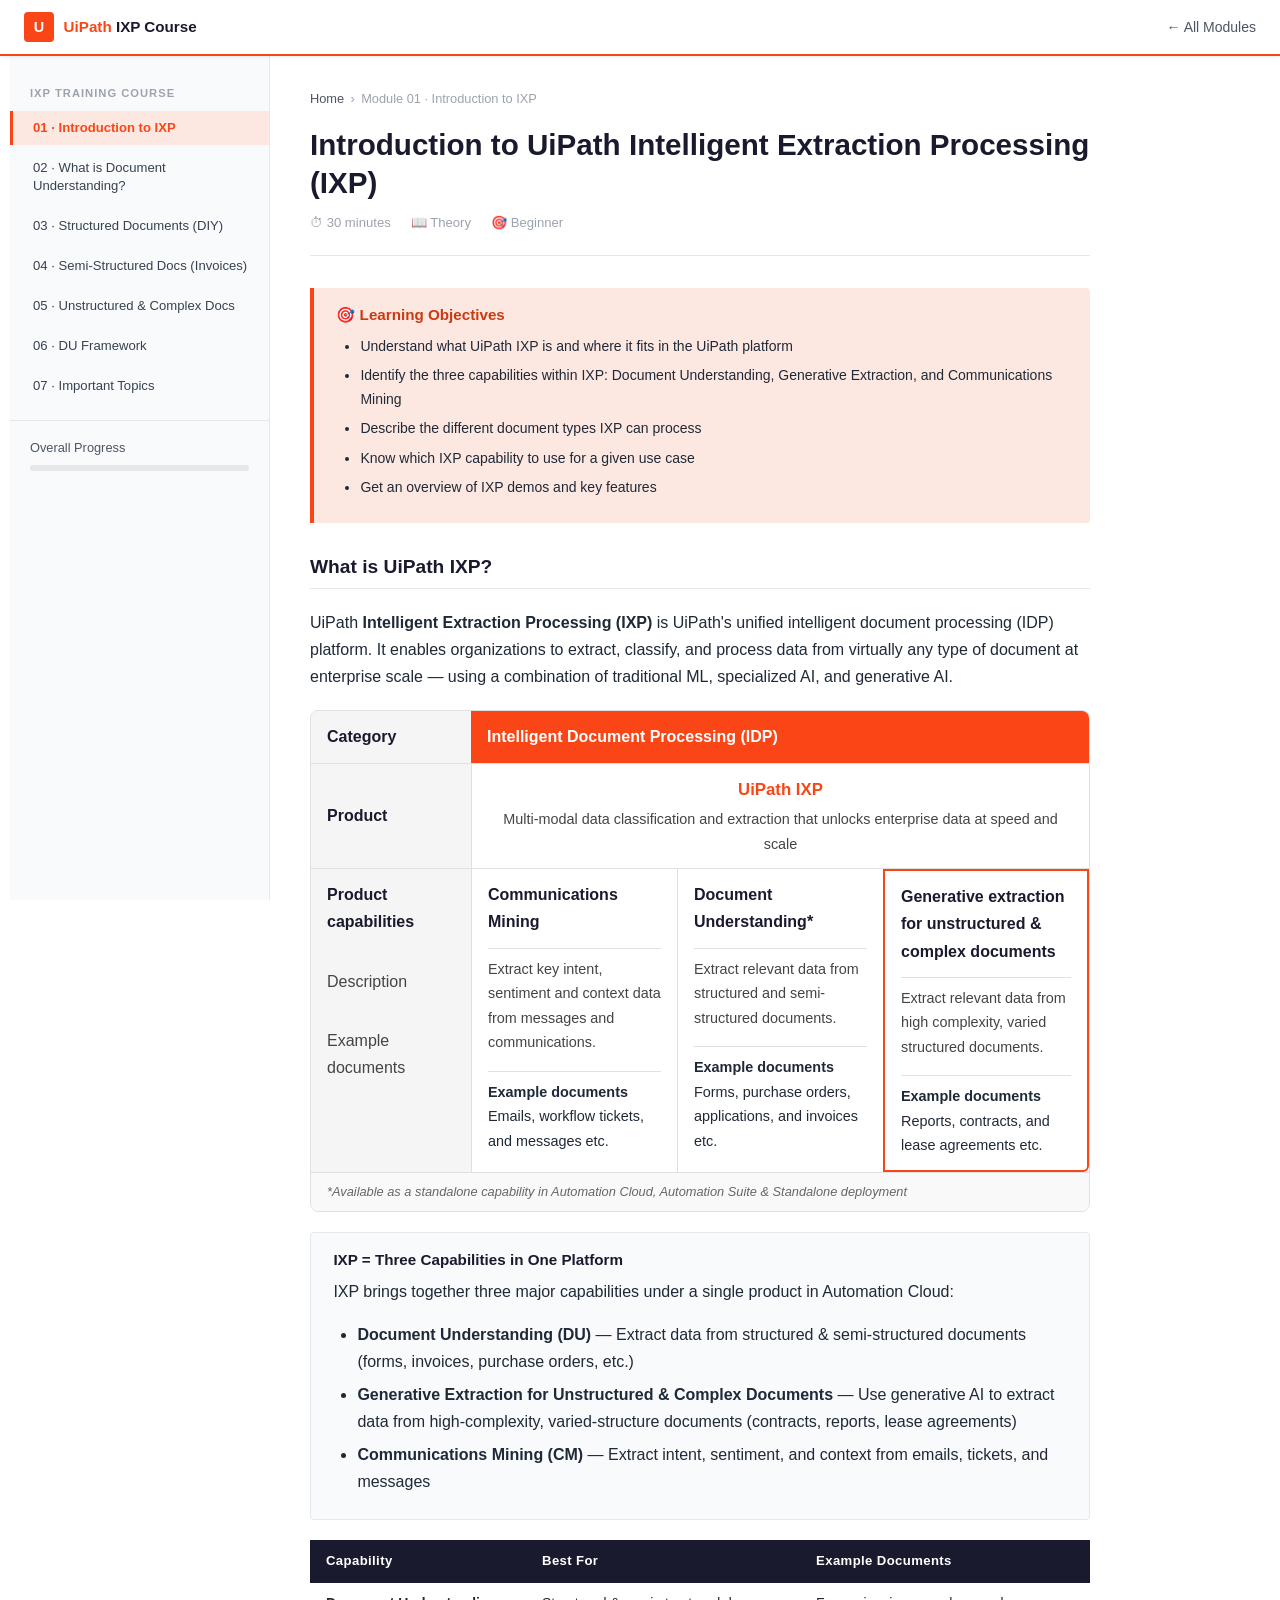
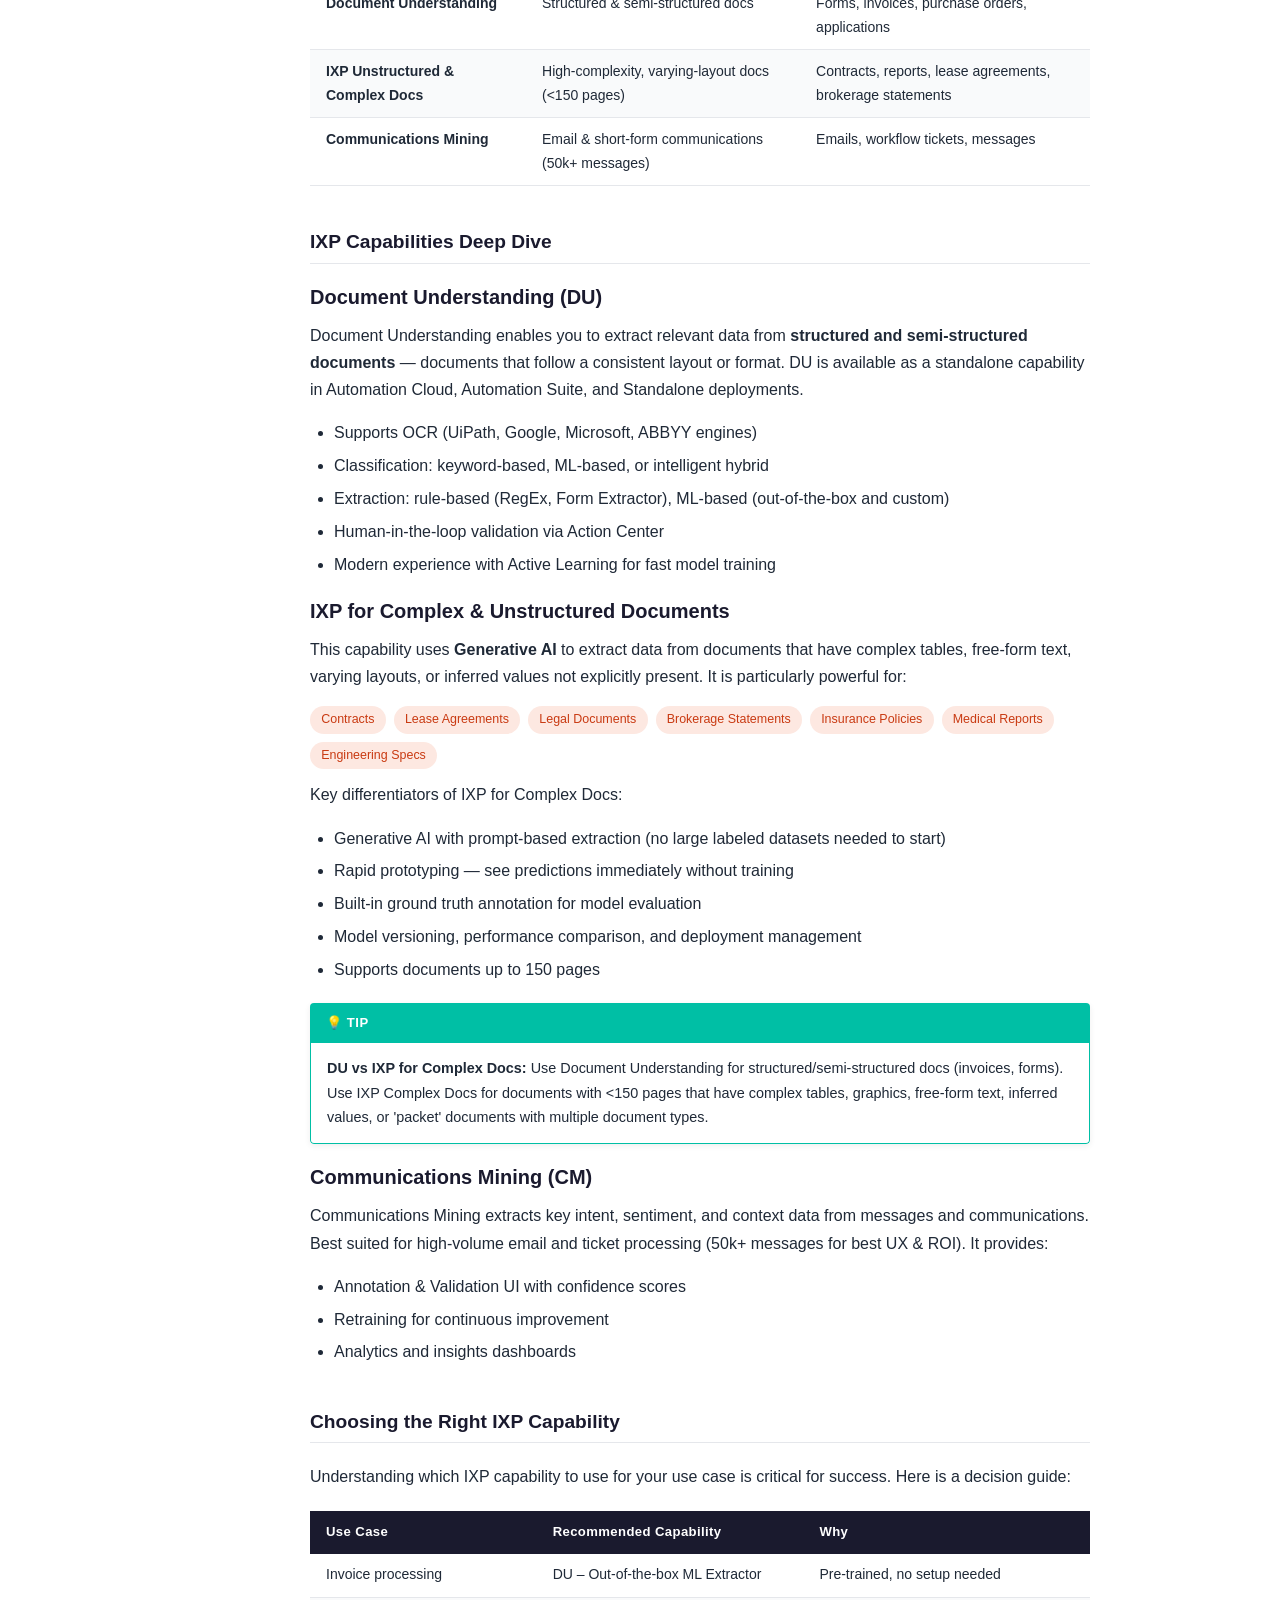
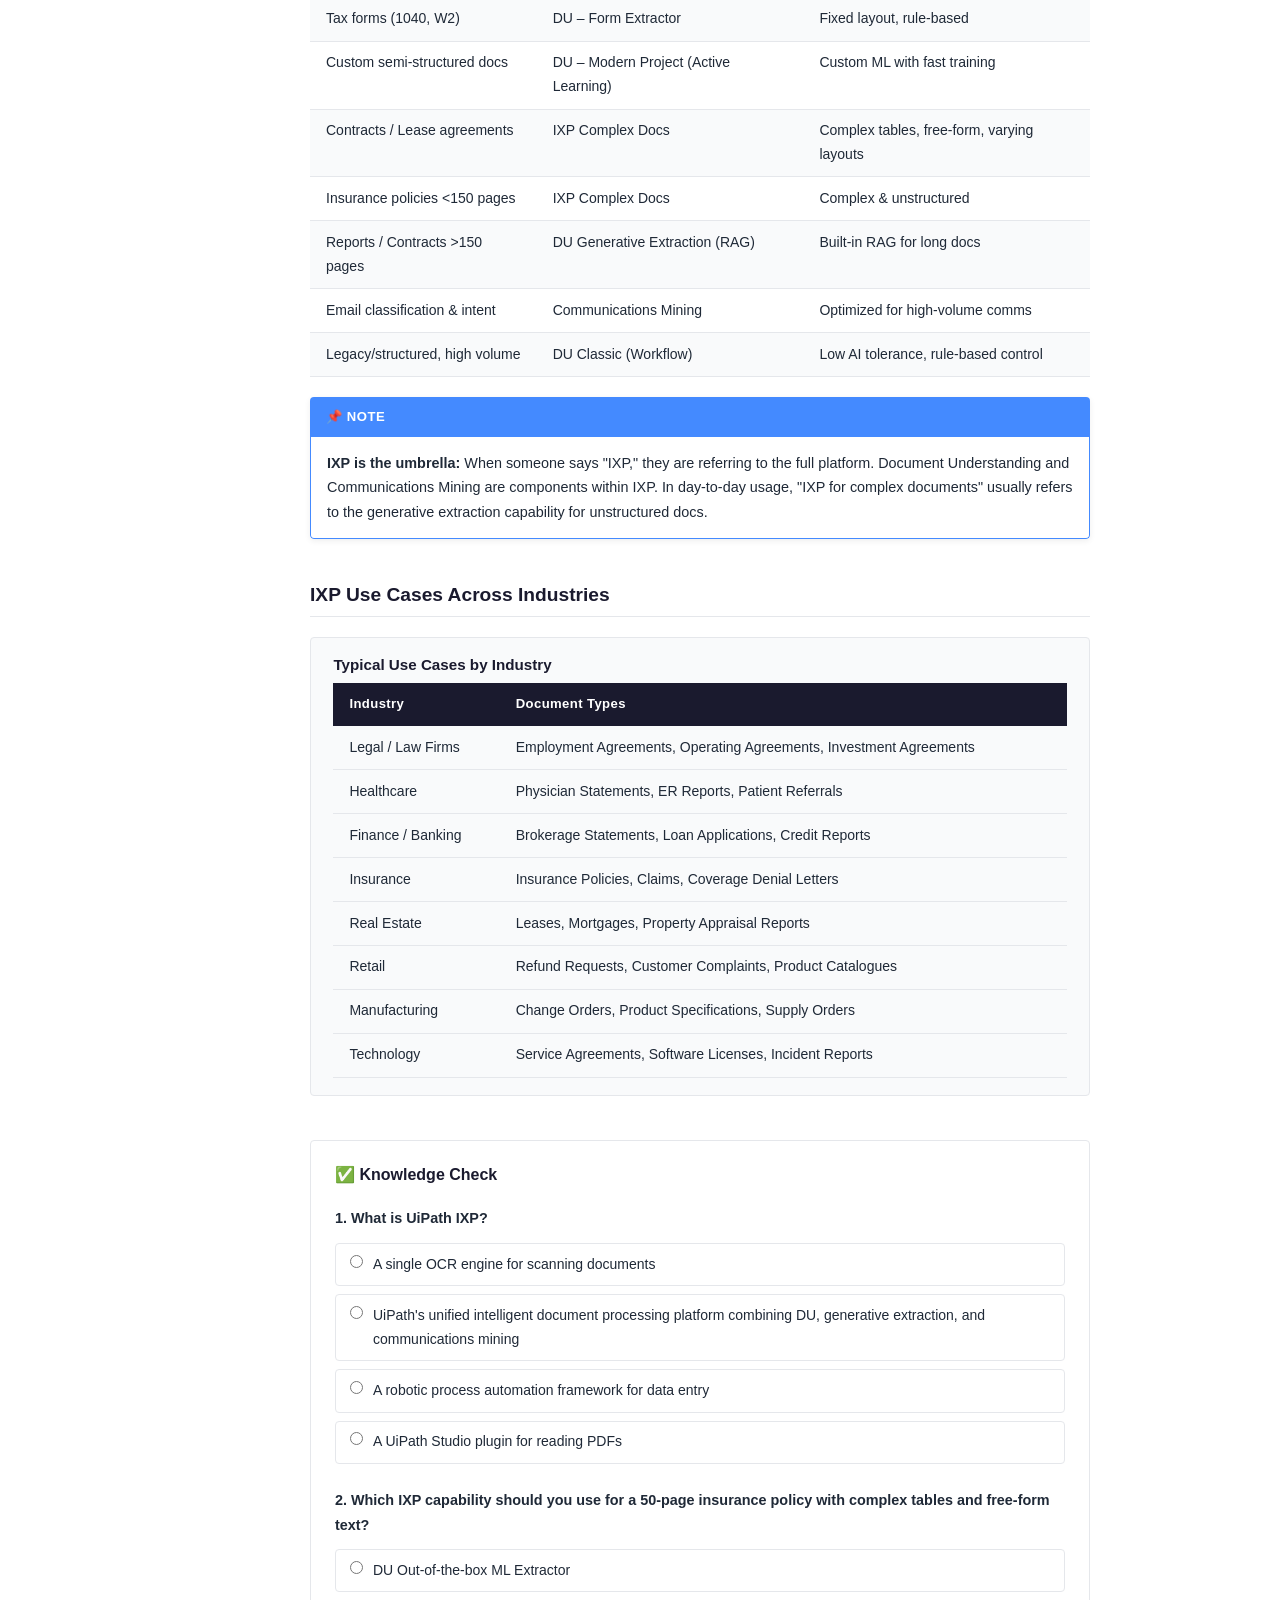
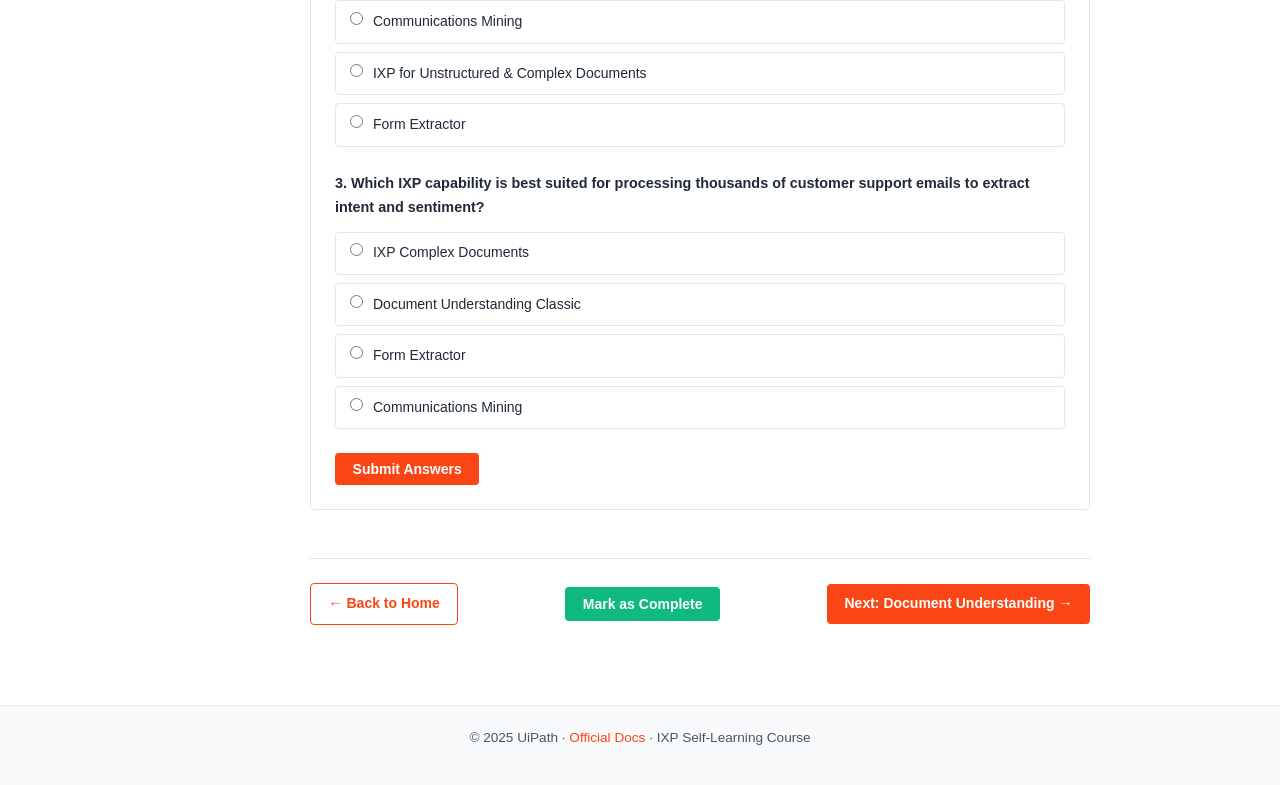
==== commit 70733d00: "Add Monitor & Processed Documents to Module 07; rewrite Module 06 DU Framework; expand sidebar sub-n" ====
--- a/modules/module-01-introduction.html
+++ b/modules/module-01-introduction.html
@@ -31,8 +31,8 @@
         <li><a href="module-03-structured-docs.html" data-module="module-03">03 · Structured Documents (DIY)</a></li>
         <li><a href="module-04-semistructured-docs.html" data-module="module-04">04 · Semi-Structured Docs (Invoices)</a></li>
         <li><a href="module-05-unstructured-complex.html" data-module="module-05">05 · Unstructured &amp; Complex Docs</a></li>
-        <li><a href="module-06-du-framework.html" data-module="module-06">06 · DU Framework (Attended)</a></li>
-        <li><a href="module-07-miscellaneous.html" data-module="module-07">07 · Miscellaneous Topics</a></li>
+        <li><a href="module-06-du-framework.html" data-module="module-06">06 · DU Framework</a></li>
+        <li><a href="module-07-miscellaneous.html" data-module="module-07">07 · Important Topics</a></li>
       </ul>
     </nav>
     <div class="sidebar-progress">
--- a/assets/css/course.css
+++ b/assets/css/course.css
@@ -55,6 +55,38 @@
   font-weight: 600;
 }
 .sidebar-nav__list li a .check { color: var(--success); font-size: 0.7rem; margin-left: 0.4rem; }
+.sidebar-nav__list li a.sidebar-nav__sub {
+  padding-left: 2rem;
+  font-size: 0.78rem;
+  color: var(--gray-600);
+  border-left-color: transparent;
+}
+.sidebar-nav__list li a.sidebar-nav__sub:hover { color: var(--uipath-orange); border-left-color: var(--uipath-orange); }
+.sidebar-nav__list li a.sidebar-nav__subsub {
+  padding-left: 3rem;
+  font-size: 0.75rem;
+  color: var(--gray-500);
+  border-left-color: transparent;
+}
+.sidebar-nav__list li a.sidebar-nav__subsub:hover { color: var(--uipath-orange); border-left-color: var(--uipath-orange); }
+.sidebar-nav__list li a.sidebar-nav__subsubsub {
+  padding-left: 4rem;
+  font-size: 0.72rem;
+  color: var(--gray-400);
+  border-left-color: transparent;
+}
+.sidebar-nav__list li a.sidebar-nav__subsubsub:hover { color: var(--uipath-orange); border-left-color: var(--uipath-orange); }
+
+/* Collapse/expand toggle arrow */
+.sidebar-toggle {
+  font-size: 0.6rem;
+  color: var(--gray-400);
+  margin-left: 0.3rem;
+  cursor: pointer;
+  vertical-align: middle;
+  user-select: none;
+}
+.sidebar-toggle:hover { color: var(--uipath-orange); }
 
 .sidebar-progress {
   padding: 1rem 1.25rem;
@@ -226,6 +258,46 @@
 .mark-complete-btn.completed { background: var(--gray-400); cursor: default; }
 .mark-complete-btn.completed::before { content: '✓ '; }
 
+/* ---- Part Headers ---- */
+.part-header {
+  border-top: 2px solid var(--uipath-orange);
+  margin: 2.5rem 0 1.75rem;
+  padding-top: 1.25rem;
+}
+.part-header__title {
+  font-size: 1.4rem;
+  font-weight: 700;
+  color: var(--uipath-dark);
+  margin: 0;
+}
+.part-header__label {
+  font-size: 1.4rem;
+  font-weight: 700;
+  color: var(--uipath-orange);
+  margin-right: 0.25rem;
+}
+
+/* ---- Sub-Part Headers (within a Part) ---- */
+.subpart-header {
+  border-left: 4px solid var(--uipath-orange);
+  background: var(--gray-50);
+  border-radius: 0 var(--radius) var(--radius) 0;
+  margin: 2rem 0 1.25rem;
+  padding: 0.65rem 1.1rem;
+}
+.subpart-header__title {
+  font-size: 1.05rem;
+  font-weight: 700;
+  color: var(--uipath-dark);
+  margin: 0;
+}
+.subpart-header__label {
+  font-size: 1.05rem;
+  font-weight: 700;
+  color: var(--uipath-orange);
+  margin-right: 0.25rem;
+}
+
 /* ---- Responsive ---- */
 @media (max-width: 900px) {
   .course-layout { grid-template-columns: 1fr; }
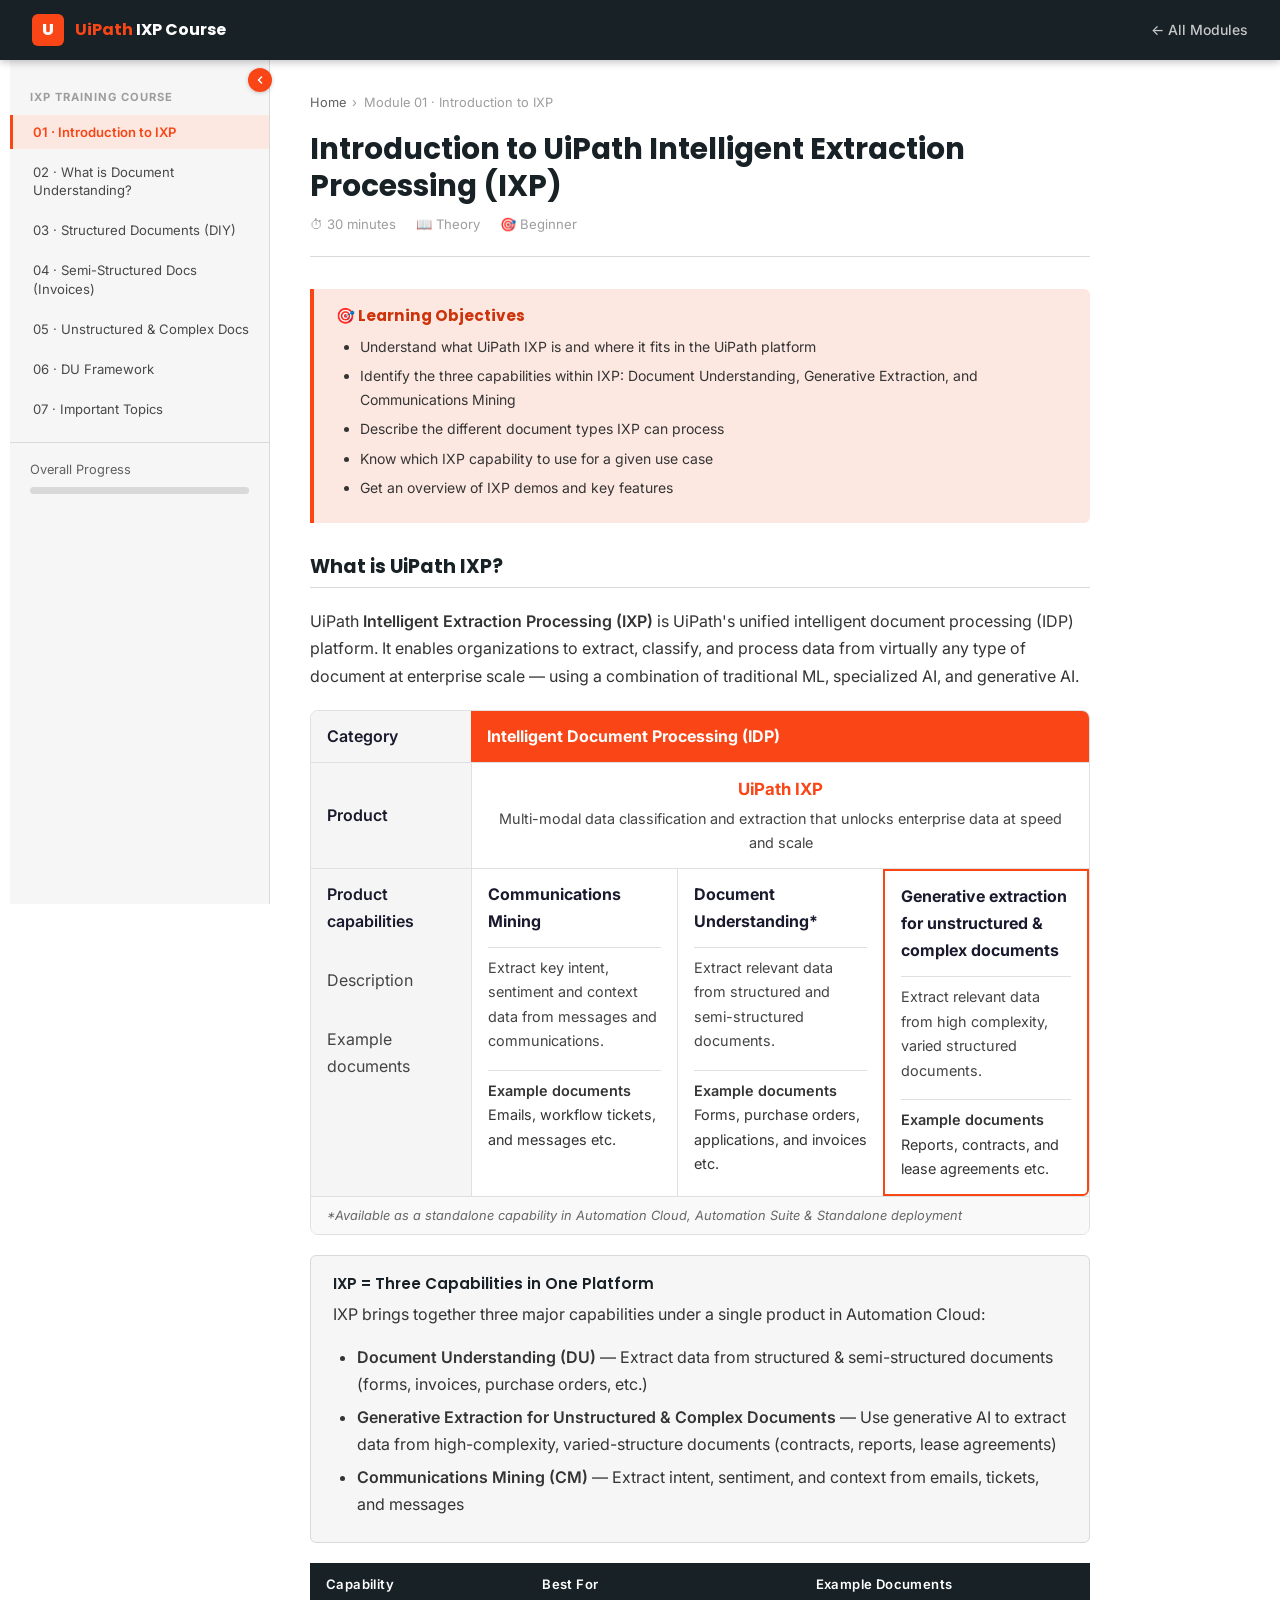
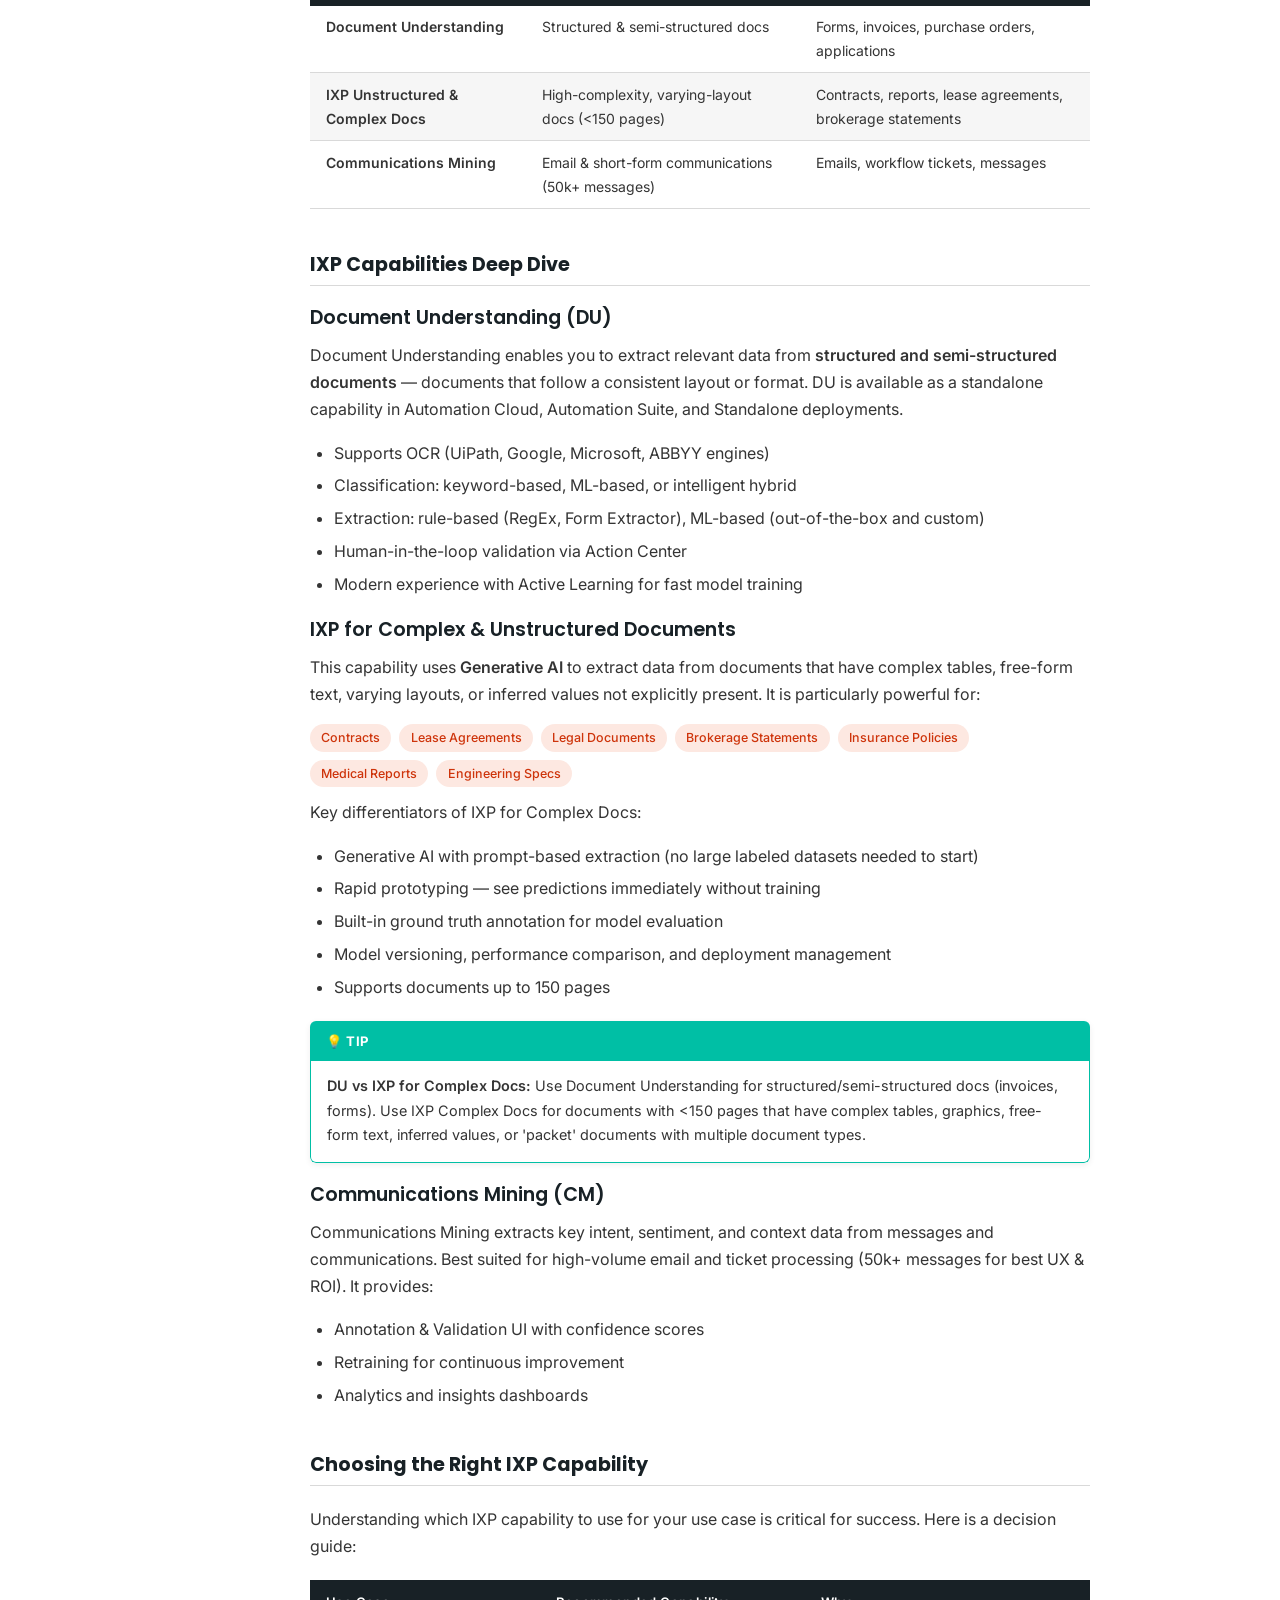
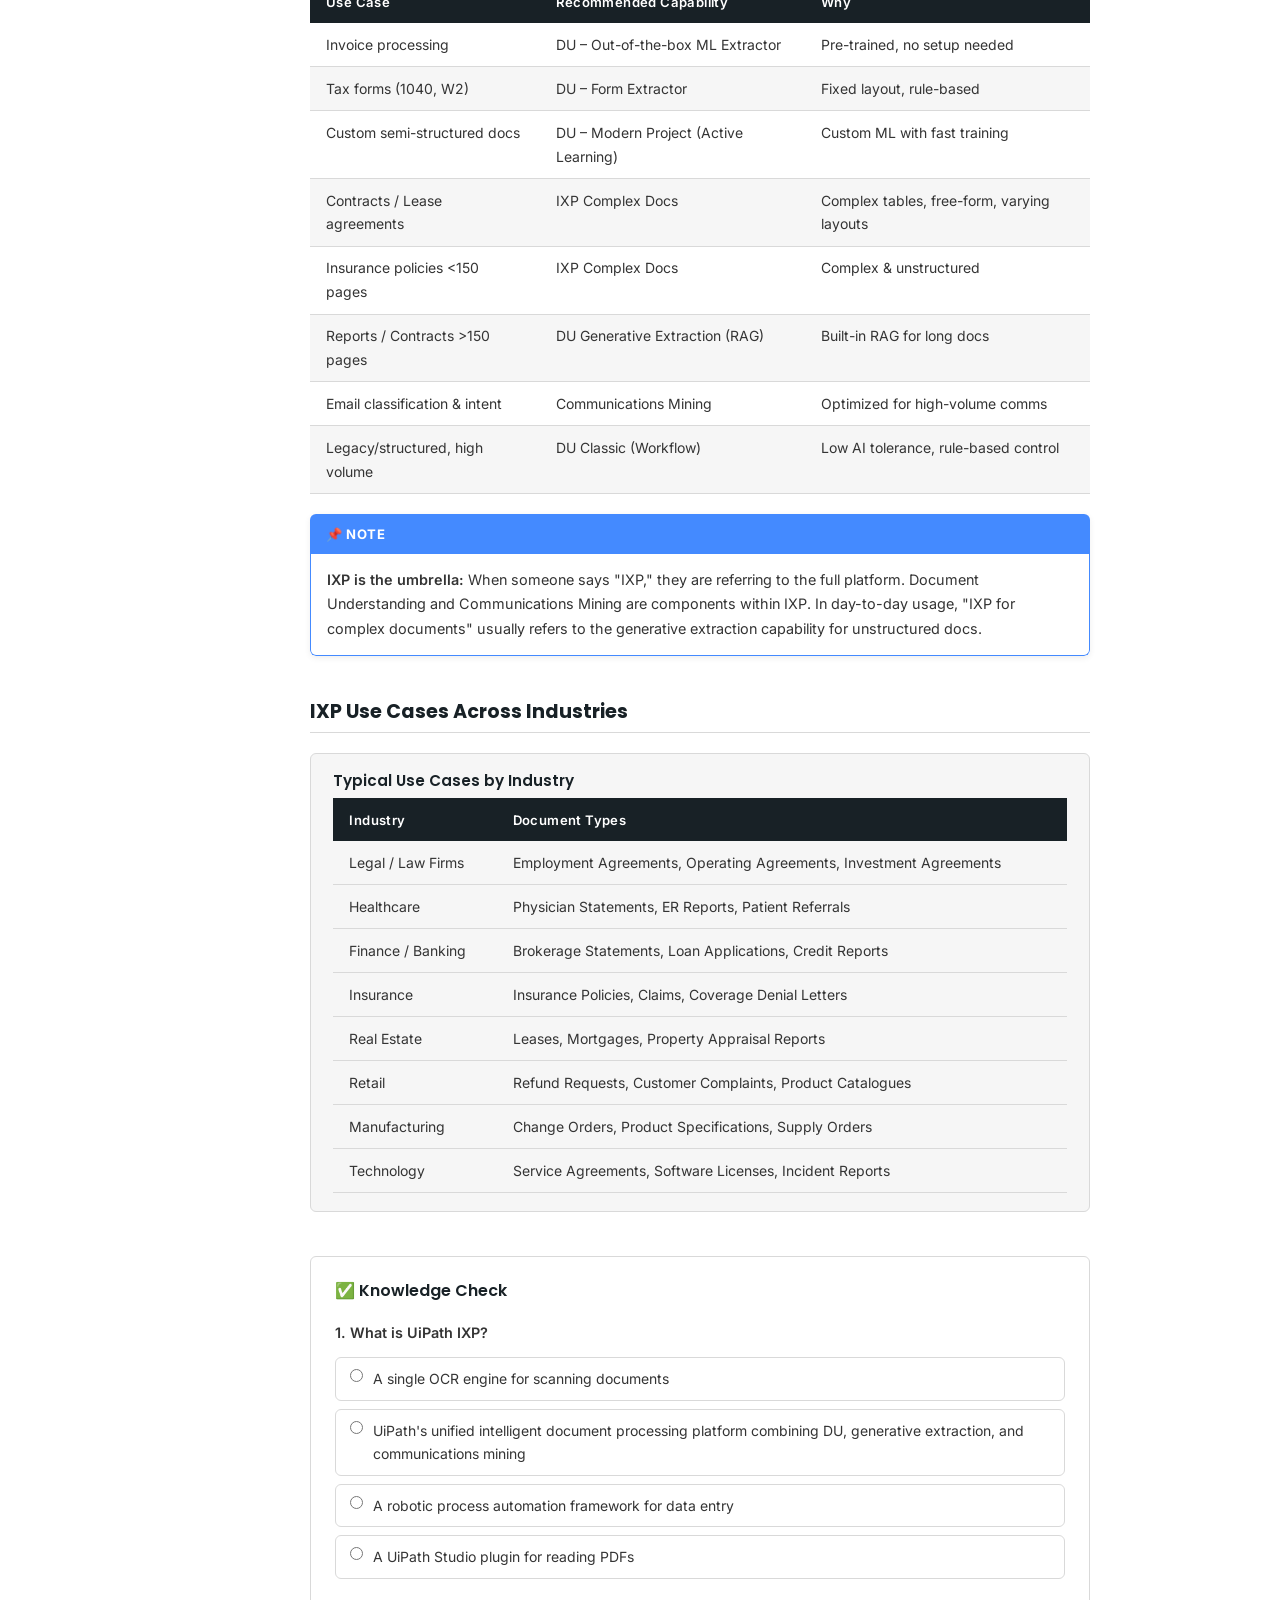
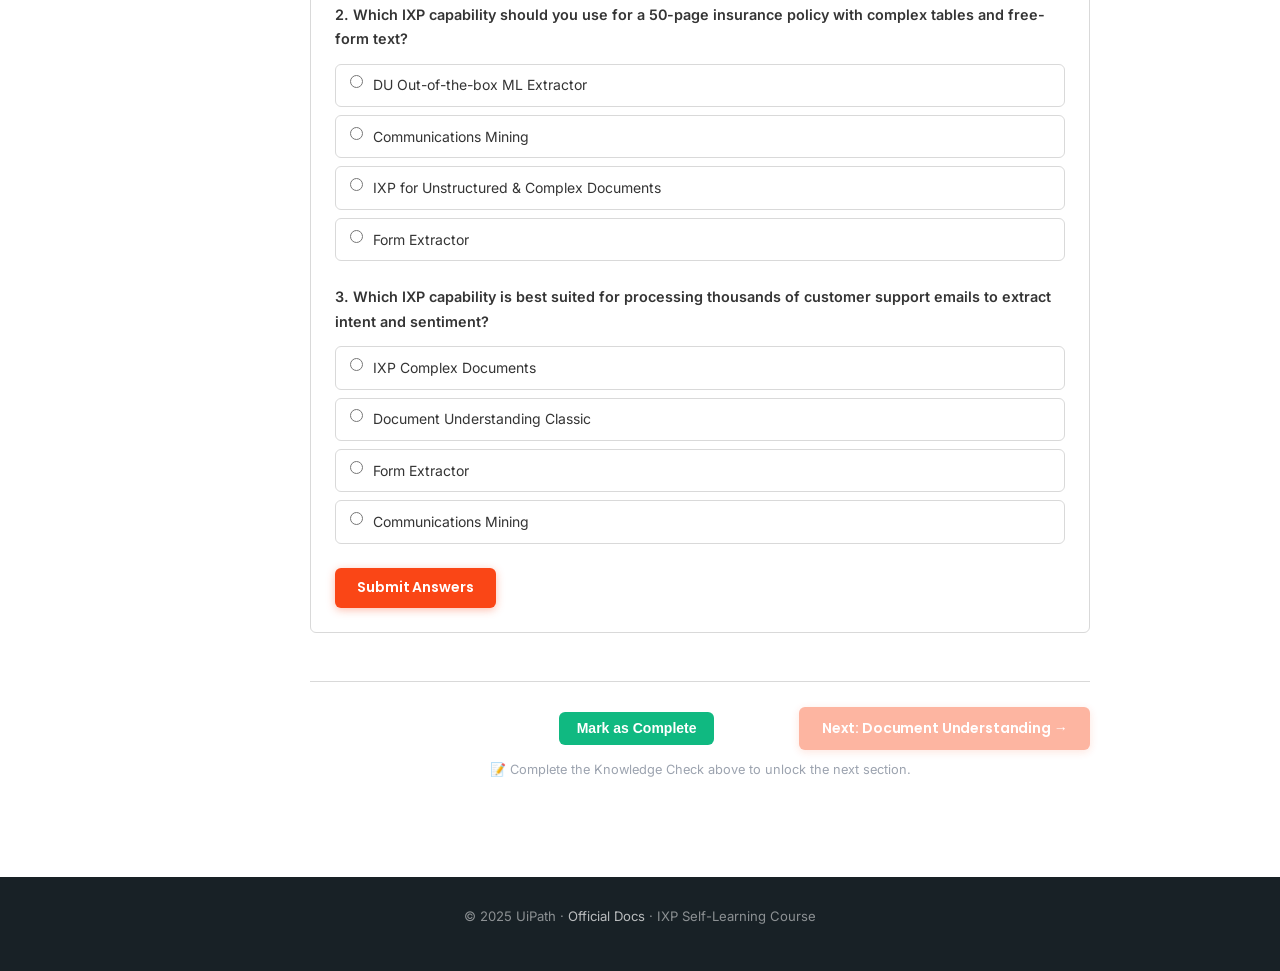
==== commit 9b7ed1ad: "Add practical pages, download buttons, comparison table, ILT notes, and UI improvements - Split modu" ====
--- a/modules/module-01-introduction.html
+++ b/modules/module-01-introduction.html
@@ -5,7 +5,7 @@
   <meta name="viewport" content="width=device-width, initial-scale=1.0" />
   <title>Module 01 – Introduction to IXP | UiPath Course</title>
   <link rel="stylesheet" href="../assets/css/main.css" />
-  <link rel="stylesheet" href="../assets/css/course.css" />
+  <link rel="stylesheet" href="../assets/css/course.css?v=2" />
 </head>
 <body>
 
@@ -316,8 +316,8 @@
   <p>© 2025 UiPath · <a href="https://docs.uipath.com/document-understanding" target="_blank" rel="noopener">Official Docs</a> · IXP Self-Learning Course</p>
 </footer>
 
-<script src="../assets/js/progress.js"></script>
-<script src="../assets/js/nav.js"></script>
+<script src="../assets/js/progress.js?v=2"></script>
+<script src="../assets/js/nav.js?v=4"></script>
 <script>initModulePage('module-01');</script>
 </body>
 </html>
--- a/assets/css/main.css
+++ b/assets/css/main.css
@@ -1,150 +1,321 @@
 /* =============================================
    IXP Self-Learning Course - main.css
-   UiPath Brand: Primary #FA4616, Dark #1A1A2E
-   Material theme-inspired layout
+   UiPath Brand: Robotic Orange #FA4616,
+   Deep Blue #182126, Agentic Teal #0BA2B3
    ============================================= */
 
+@import url('https://fonts.googleapis.com/css2?family=Poppins:wght@400;600;700;800&family=Inter:wght@400;500;600;700&display=swap');
+
 *, *::before, *::after { box-sizing: border-box; margin: 0; padding: 0; }
 
 :root {
-  --uipath-orange: #FA4616;
-  --uipath-dark: #1A1A2E;
+  --uipath-orange:       #FA4616;
+  --uipath-orange-dark:  #CE340B;
   --uipath-orange-light: #FDE8E1;
-  --uipath-orange-dark: #C93A12;
-  --gray-50: #F9FAFB;
-  --gray-100: #F3F4F6;
-  --gray-200: #E5E7EB;
-  --gray-400: #9CA3AF;
-  --gray-600: #4B5563;
-  --gray-700: #374151;
-  --gray-800: #1F2937;
-  --white: #FFFFFF;
-  --success: #10B981;
-  --warning: #F59E0B;
-  --info: #3B82F6;
-  --font: -apple-system, BlinkMacSystemFont, "Segoe UI", Roboto, Helvetica, Arial, sans-serif;
-  --radius: 4px;
-  --shadow: 0 1px 3px rgba(0,0,0,.10), 0 1px 2px rgba(0,0,0,.06);
-  --shadow-lg: 0 4px 16px rgba(0,0,0,.10);
+  --uipath-teal:         #0BA2B3;
+  --uipath-teal-light:   #A5E2F0;
+  --uipath-dark:         #182126;
+  --uipath-dark-2:       #2D373C;
+  --uipath-dark-3:       #3C464B;
+  --gray-50:  #F6F6F6;
+  --gray-100: #EBEBEB;
+  --gray-200: #D9D9D9;
+  --gray-400: #9D9D9D;
+  --gray-600: #616161;
+  --gray-700: #484848;
+  --gray-800: #343434;
+  --white:    #FFFFFF;
+  --success:  #10B981;
+  --warning:  #F59E0B;
+  --info:     #3B82F6;
+  --font-head: 'Poppins', Arial, sans-serif;
+  --font-body: 'Inter', Arial, sans-serif;
+  --radius:   6px;
+  --radius-lg: 12px;
+  --shadow:   0 1px 4px rgba(0,0,0,.10);
+  --shadow-md: 0 4px 12px rgba(0,0,0,.10);
+  --shadow-lg: 0 8px 32px rgba(0,0,0,.14);
 }
 
 html { font-size: 16px; scroll-behavior: smooth; }
-body { font-family: var(--font); color: var(--gray-800); background: var(--white); line-height: 1.7; }
+body { font-family: var(--font-body); color: var(--gray-800); background: var(--white); line-height: 1.7; }
 
 /* ---- Typography ---- */
-h1, h2, h3, h4, h5 { line-height: 1.3; color: var(--uipath-dark); }
-h1 { font-size: clamp(1.6rem, 3.5vw, 2.2rem); font-weight: 700; }
-h2 { font-size: clamp(1.25rem, 2.8vw, 1.65rem); font-weight: 600; }
-h3 { font-size: clamp(1rem, 2.2vw, 1.25rem); font-weight: 600; }
+h1, h2, h3, h4, h5 { font-family: var(--font-head); line-height: 1.25; color: var(--uipath-dark); }
+h1 { font-size: clamp(1.75rem, 4vw, 2.5rem); font-weight: 800; }
+h2 { font-size: clamp(1.3rem, 3vw, 1.75rem); font-weight: 700; }
+h3 { font-size: clamp(1rem, 2.2vw, 1.2rem); font-weight: 600; }
 h4 { font-size: 1rem; font-weight: 600; }
-p { margin-bottom: 1rem; }
-a { color: var(--uipath-orange); text-decoration: none; }
+p  { margin-bottom: 1rem; }
+a  { color: var(--uipath-orange); text-decoration: none; }
 a:hover { text-decoration: underline; }
 ul, ol { padding-left: 1.5rem; margin-bottom: 1rem; }
 li { margin-bottom: 0.35rem; }
 strong { font-weight: 600; }
-
-/* ---- Top Navigation — white bar with orange bottom border ---- */
+code { font-family: 'Consolas', 'Menlo', monospace; font-size: 0.88em; background: var(--gray-100); padding: 0.1em 0.4em; border-radius: 3px; }
+
+/* ---- Top Navigation ---- */
 .site-header {
-  background: var(--white);
-  color: var(--uipath-dark);
-  padding: 0 1.5rem;
+  background: var(--uipath-dark);
+  color: var(--white);
+  padding: 0 2rem;
   display: flex;
   align-items: center;
   justify-content: space-between;
-  height: 56px;
+  height: 60px;
   position: sticky;
   top: 0;
   z-index: 100;
-  border-bottom: 2px solid var(--uipath-orange);
-  box-shadow: 0 1px 4px rgba(0,0,0,.08);
-}
-.site-header .logo { display: flex; align-items: center; gap: 0.6rem; text-decoration: none; }
+  box-shadow: 0 2px 8px rgba(0,0,0,.25);
+}
+.site-header .logo { display: flex; align-items: center; gap: 0.7rem; text-decoration: none; }
 .site-header .logo-icon {
-  width: 30px; height: 30px;
+  width: 32px; height: 32px;
   background: var(--uipath-orange);
-  border-radius: 4px;
+  border-radius: 6px;
   display: flex; align-items: center; justify-content: center;
-  font-weight: 800; color: #fff; font-size: 0.9rem;
-}
-.site-header .logo-text { font-size: 0.95rem; font-weight: 700; color: var(--uipath-dark); }
+  font-family: var(--font-head);
+  font-weight: 800; color: #fff; font-size: 1rem;
+}
+.site-header .logo-text { font-family: var(--font-head); font-size: 1rem; font-weight: 700; color: var(--white); }
 .site-header .logo-text span { color: var(--uipath-orange); }
-.site-header nav a { color: var(--gray-600); font-size: 0.875rem; margin-left: 1.5rem; text-decoration: none; }
-.site-header nav a:hover { color: var(--uipath-orange); }
+.site-header nav a {
+  color: rgba(255,255,255,.75);
+  font-size: 0.875rem;
+  font-weight: 500;
+  margin-left: 1.75rem;
+  text-decoration: none;
+  transition: color .15s;
+}
+.site-header nav a:hover { color: var(--white); text-decoration: none; }
 
 /* ---- Hero ---- */
 .hero {
-  background: linear-gradient(135deg, var(--uipath-dark) 0%, #2D1B4E 100%);
+  background: linear-gradient(135deg, var(--uipath-dark) 0%, #1E3A45 55%, #0f2935 100%);
   color: var(--white);
-  padding: 4rem 1.5rem;
+  padding: 5rem 2rem 4.5rem;
   text-align: center;
-}
-.hero h1 { color: var(--white); margin-bottom: 1rem; }
-.hero p { font-size: 1.125rem; color: var(--gray-200); max-width: 700px; margin: 0 auto 2rem; }
-.hero-badges { display: flex; gap: 0.75rem; justify-content: center; flex-wrap: wrap; }
-.badge { display: inline-flex; align-items: center; gap: 0.4rem; background: rgba(255,255,255,.1); border: 1px solid rgba(255,255,255,.2); color: var(--white); padding: 0.35rem 0.9rem; border-radius: 999px; font-size: 0.8rem; }
+  position: relative;
+  overflow: hidden;
+}
+.hero::before {
+  content: '';
+  position: absolute;
+  top: -80px; right: -80px;
+  width: 420px; height: 420px;
+  background: radial-gradient(circle, rgba(11,162,179,.18) 0%, transparent 70%);
+  pointer-events: none;
+}
+.hero::after {
+  content: '';
+  position: absolute;
+  bottom: -60px; left: -60px;
+  width: 320px; height: 320px;
+  background: radial-gradient(circle, rgba(250,70,22,.12) 0%, transparent 70%);
+  pointer-events: none;
+}
+.hero h1 { color: var(--white); margin-bottom: 1rem; letter-spacing: -.02em; position: relative; }
+.hero h1 span { color: var(--uipath-orange); }
+.hero p { font-size: 1.1rem; color: rgba(255,255,255,.78); max-width: 660px; margin: 0 auto 2rem; position: relative; }
+.hero-badges { display: flex; gap: 0.65rem; justify-content: center; flex-wrap: wrap; margin-bottom: 2rem; position: relative; }
+.badge {
+  display: inline-flex; align-items: center; gap: 0.4rem;
+  background: rgba(255,255,255,.08);
+  border: 1px solid rgba(255,255,255,.18);
+  color: rgba(255,255,255,.9);
+  padding: 0.35rem 0.9rem;
+  border-radius: 999px;
+  font-size: 0.78rem;
+  font-weight: 500;
+  backdrop-filter: blur(4px);
+}
+.hero-cta { display: flex; gap: 1rem; justify-content: center; flex-wrap: wrap; position: relative; }
 
 /* ---- Main Layout ---- */
-.container { max-width: 1200px; margin: 0 auto; padding: 0 1.5rem; }
-.section { padding: 3rem 0; }
-.section-title { font-size: 1.5rem; font-weight: 700; margin-bottom: 2rem; color: var(--uipath-dark); }
+.container { max-width: 1200px; margin: 0 auto; padding: 0 2rem; }
+.section { padding: 3.5rem 0; }
+.section + .section { border-top: 1px solid var(--gray-100); }
+.section-title { font-size: 1.6rem; font-weight: 800; margin-bottom: 0.5rem; color: var(--uipath-dark); letter-spacing: -.02em; }
 .section-title span { color: var(--uipath-orange); }
-
-/* ---- Module Cards Grid ---- */
-.modules-grid { display: grid; grid-template-columns: repeat(auto-fill, minmax(300px, 1fr)); gap: 1.5rem; }
-
-.module-card {
+.section-subtitle { color: var(--gray-600); font-size: 0.95rem; margin-bottom: 2rem; }
+
+/* ---- Buttons ---- */
+.btn {
+  display: inline-flex; align-items: center; gap: 0.45rem;
+  padding: 0.6rem 1.4rem;
+  border-radius: var(--radius);
+  font-family: var(--font-head);
+  font-size: 0.875rem; font-weight: 600;
+  cursor: pointer; border: none;
+  transition: background .2s, box-shadow .2s, transform .1s;
+  text-decoration: none;
+  letter-spacing: -.01em;
+}
+.btn:active { transform: scale(.97); }
+.btn-primary { background: var(--uipath-orange); color: var(--white); box-shadow: 0 2px 8px rgba(250,70,22,.35); }
+.btn-primary:hover { background: var(--uipath-orange-dark); box-shadow: 0 4px 14px rgba(250,70,22,.45); text-decoration: none; color: var(--white); }
+.btn-outline { background: transparent; color: var(--white); border: 1.5px solid rgba(255,255,255,.45); }
+.btn-outline:hover { background: rgba(255,255,255,.1); border-color: rgba(255,255,255,.7); text-decoration: none; color: var(--white); }
+.btn-outline-dark { background: transparent; color: var(--uipath-orange); border: 1.5px solid var(--uipath-orange); }
+.btn-outline-dark:hover { background: var(--uipath-orange-light); text-decoration: none; }
+.btn-sm { padding: 0.4rem 0.9rem; font-size: 0.8rem; }
+.btn-teal { background: var(--uipath-teal); color: var(--white); }
+.btn-teal:hover { background: #15839A; text-decoration: none; color: var(--white); }
+
+/* ---- Progress Bar ---- */
+.progress-bar-wrap { background: var(--gray-200); border-radius: 999px; height: 7px; overflow: hidden; }
+.progress-bar-fill { height: 100%; background: linear-gradient(90deg, var(--uipath-orange), #FA7678); border-radius: 999px; transition: width .5s ease; }
+
+/* ---- Progress Summary ---- */
+.progress-summary {
+  background: linear-gradient(135deg, var(--uipath-dark) 0%, var(--uipath-dark-2) 100%);
+  border-radius: var(--radius-lg);
+  padding: 2rem 2.5rem;
+  margin-bottom: 2.5rem;
+  display: flex;
+  align-items: center;
+  gap: 3rem;
+  flex-wrap: wrap;
+  color: var(--white);
+  box-shadow: var(--shadow-md);
+}
+.progress-summary-text { flex: 1; min-width: 200px; }
+.progress-summary-text h3 { color: var(--white); font-size: 1.1rem; margin-bottom: 0.25rem; }
+.progress-summary-text p { color: rgba(255,255,255,.6); font-size: 0.82rem; margin: 0 0 0.9rem; }
+.progress-summary-text .progress-bar-wrap { background: rgba(255,255,255,.18); }
+.progress-summary-text .progress-bar-fill { background: linear-gradient(90deg, var(--uipath-orange), #FA7678); }
+.progress-numbers { display: flex; gap: 2.5rem; }
+.progress-numbers .stat { text-align: center; }
+.progress-numbers .stat .num { font-family: var(--font-head); font-size: 2rem; font-weight: 800; color: var(--uipath-orange); line-height: 1; }
+.progress-numbers .stat .label { font-size: 0.72rem; color: rgba(255,255,255,.55); text-transform: uppercase; letter-spacing: .06em; margin-top: 0.2rem; }
+
+/* ---- Feature Cards (What is IXP) ---- */
+.feature-grid { display: grid; grid-template-columns: repeat(3, 1fr); gap: 1.5rem; margin-top: 1.75rem; }
+.feature-card {
   background: var(--white);
-  border: 1px solid var(--gray-200);
-  border-radius: var(--radius);
-  padding: 1.5rem;
-  display: flex;
-  flex-direction: column;
-  gap: 0.75rem;
+  border: 1px solid var(--gray-100);
+  border-radius: var(--radius-lg);
+  padding: 1.75rem 1.5rem;
+  text-align: center;
   transition: box-shadow .2s, transform .2s;
   position: relative;
   overflow: hidden;
 }
-.module-card:hover { box-shadow: var(--shadow-lg); transform: translateY(-2px); }
-.module-card::before { content: ''; position: absolute; top: 0; left: 0; width: 4px; height: 100%; background: var(--uipath-orange); }
-.module-card.completed::before { background: var(--success); }
-
-.module-card__number { font-size: 0.75rem; font-weight: 700; color: var(--uipath-orange); text-transform: uppercase; letter-spacing: .05em; }
-.module-card__title { font-size: 1.05rem; font-weight: 700; color: var(--uipath-dark); }
-.module-card__desc { font-size: 0.875rem; color: var(--gray-600); flex: 1; }
-.module-card__meta { display: flex; gap: 1rem; font-size: 0.8rem; color: var(--gray-400); }
-.module-card__meta span { display: flex; align-items: center; gap: 0.3rem; }
-.module-card__footer { display: flex; align-items: center; justify-content: space-between; }
-.module-card__status { font-size: 0.75rem; font-weight: 600; }
-.module-card__status--completed { color: var(--success); }
+.feature-card:hover { box-shadow: var(--shadow-lg); transform: translateY(-3px); }
+.feature-card::before {
+  content: '';
+  position: absolute;
+  top: 0; left: 0; right: 0;
+  height: 4px;
+}
+.feature-card--orange::before { background: var(--uipath-orange); }
+.feature-card--teal::before   { background: var(--uipath-teal); }
+.feature-card--blue::before   { background: #1E6482; }
+.feature-card .icon-wrap {
+  width: 56px; height: 56px;
+  border-radius: 12px;
+  display: flex; align-items: center; justify-content: center;
+  font-size: 1.6rem;
+  margin: 0 auto 1rem;
+}
+.feature-card--orange .icon-wrap { background: var(--uipath-orange-light); }
+.feature-card--teal .icon-wrap   { background: #D6F5F8; }
+.feature-card--blue .icon-wrap   { background: #DCEEF5; }
+.feature-card h4 { font-size: 1rem; font-weight: 700; margin-bottom: 0.4rem; color: var(--uipath-dark); }
+.feature-card p  { font-size: 0.83rem; color: var(--gray-600); margin: 0; line-height: 1.55; }
+
+/* ---- Prerequisites ---- */
+.prereq-box {
+  background: var(--gray-50);
+  border: 1px solid var(--gray-100);
+  border-left: 4px solid var(--uipath-teal);
+  border-radius: 0 var(--radius-lg) var(--radius-lg) 0;
+  padding: 1.75rem 2rem;
+}
+.prereq-box h3 { margin-bottom: 0.75rem; color: var(--uipath-dark); }
+.prereq-box ul li { font-size: 0.9rem; margin-bottom: 0.5rem; }
+.prereq-box p { font-size: 0.875rem; color: var(--gray-600); margin: 0; }
+
+/* ---- Module Cards Grid ---- */
+.modules-grid { display: grid; grid-template-columns: repeat(auto-fill, minmax(320px, 1fr)); gap: 1.5rem; }
+
+.module-card {
+  background: var(--white);
+  border: 1px solid var(--gray-100);
+  border-radius: var(--radius-lg);
+  overflow: hidden;
+  display: flex;
+  flex-direction: column;
+  transition: box-shadow .25s, transform .25s;
+  position: relative;
+  box-shadow: var(--shadow);
+}
+.module-card:hover { box-shadow: var(--shadow-lg); transform: translateY(-3px); }
+
+.module-card__band {
+  height: 6px;
+  background: linear-gradient(90deg, var(--uipath-orange), #FA7678);
+}
+.module-card.completed .module-card__band {
+  background: linear-gradient(90deg, var(--success), #34d399);
+}
+
+.module-card__body { padding: 1.4rem 1.5rem; flex: 1; display: flex; flex-direction: column; gap: 0.6rem; }
+
+.module-card__tag {
+  display: inline-flex; align-items: center; gap: 0.35rem;
+  background: var(--uipath-orange-light);
+  color: var(--uipath-orange-dark);
+  font-size: 0.7rem;
+  font-weight: 700;
+  text-transform: uppercase;
+  letter-spacing: .07em;
+  padding: 0.2rem 0.65rem;
+  border-radius: 999px;
+  align-self: flex-start;
+}
+.module-card__tag--teal { background: #D6F5F8; color: #15839A; }
+.module-card__tag--gray { background: var(--gray-100); color: var(--gray-600); }
+
+.module-card__number { font-size: 0.72rem; font-weight: 700; color: var(--gray-400); text-transform: uppercase; letter-spacing: .07em; margin-top: 0.1rem; }
+.module-card__title  { font-family: var(--font-head); font-size: 1rem; font-weight: 700; color: var(--uipath-dark); line-height: 1.35; }
+.module-card__desc   { font-size: 0.83rem; color: var(--gray-600); flex: 1; line-height: 1.55; }
+.module-card__meta   { display: flex; gap: 0.75rem; font-size: 0.76rem; color: var(--gray-400); flex-wrap: wrap; }
+.module-card__meta span { display: flex; align-items: center; gap: 0.25rem; }
+
+.module-card__footer {
+  padding: 1rem 1.5rem;
+  border-top: 1px solid var(--gray-100);
+  display: flex;
+  align-items: center;
+  justify-content: space-between;
+  background: var(--gray-50);
+}
+.module-card__status { font-size: 0.72rem; font-weight: 700; display: flex; align-items: center; gap: 0.3rem; }
+.module-card__status--completed   { color: var(--success); }
 .module-card__status--in-progress { color: var(--warning); }
 .module-card__status--not-started { color: var(--gray-400); }
 
-.btn { display: inline-flex; align-items: center; gap: 0.4rem; padding: 0.5rem 1.1rem; border-radius: var(--radius); font-size: 0.875rem; font-weight: 600; cursor: pointer; border: none; transition: background .2s, transform .1s; text-decoration: none; }
-.btn:active { transform: scale(.97); }
-.btn-primary { background: var(--uipath-orange); color: var(--white); }
-.btn-primary:hover { background: var(--uipath-orange-dark); text-decoration: none; color: var(--white); }
-.btn-outline { background: transparent; color: var(--uipath-orange); border: 1.5px solid var(--uipath-orange); }
-.btn-outline:hover { background: var(--uipath-orange-light); text-decoration: none; }
-.btn-sm { padding: 0.35rem 0.8rem; font-size: 0.8rem; }
-
-/* ---- Progress Bar ---- */
-.progress-bar-wrap { background: var(--gray-200); border-radius: 999px; height: 6px; overflow: hidden; }
-.progress-bar-fill { height: 100%; background: var(--uipath-orange); border-radius: 999px; transition: width .4s ease; }
-.progress-summary { background: var(--white); border: 1px solid var(--gray-200); border-radius: var(--radius); padding: 1.5rem; margin-bottom: 2rem; }
-.progress-summary h3 { margin-bottom: 0.75rem; }
-.progress-numbers { display: flex; gap: 2rem; margin-top: 0.75rem; }
-.progress-numbers .stat { text-align: center; }
-.progress-numbers .stat .num { font-size: 1.75rem; font-weight: 800; color: var(--uipath-orange); }
-.progress-numbers .stat .label { font-size: 0.75rem; color: var(--gray-600); }
-
 /* ---- Footer ---- */
-.site-footer { background: var(--gray-50); border-top: 1px solid var(--gray-200); color: var(--gray-600); text-align: center; padding: 1.25rem; font-size: 0.85rem; margin-top: 3rem; }
-.site-footer a { color: var(--uipath-orange); }
+.site-footer {
+  background: var(--uipath-dark);
+  color: rgba(255,255,255,.5);
+  text-align: center;
+  padding: 1.75rem 2rem;
+  font-size: 0.82rem;
+  margin-top: 3rem;
+}
+.site-footer a { color: rgba(255,255,255,.7); }
+.site-footer a:hover { color: var(--uipath-orange); text-decoration: none; }
 
 /* ---- Responsive ---- */
+@media (max-width: 900px) {
+  .feature-grid { grid-template-columns: 1fr; }
+  .progress-summary { flex-direction: column; gap: 1.5rem; }
+}
 @media (max-width: 640px) {
-  .hero { padding: 2.5rem 1rem; }
+  .hero { padding: 3rem 1.25rem; }
   .modules-grid { grid-template-columns: 1fr; }
-  .progress-numbers { gap: 1rem; }
-}
+  .progress-numbers { gap: 1.5rem; }
+  .container { padding: 0 1.25rem; }
+}
--- a/assets/css/course.css
+++ b/assets/css/course.css
@@ -9,6 +9,11 @@
   grid-template-columns: 260px 1fr;
   max-width: 1260px;
   margin: 0 auto;
+  transition: grid-template-columns 0.3s ease;
+}
+
+.course-layout.sidebar-collapsed {
+  grid-template-columns: 0px 1fr;
 }
 
 /* ---- Sidebar ---- */
@@ -17,9 +22,51 @@
   top: 56px;
   height: calc(100vh - 56px);
   overflow-y: auto;
+  overflow-x: hidden;
   background: var(--gray-50);
   border-right: 1px solid var(--gray-200);
   padding: 1.25rem 0;
+  transition: padding 0.3s ease, opacity 0.3s ease;
+}
+
+.course-layout.sidebar-collapsed .course-sidebar {
+  padding: 0;
+  opacity: 0;
+  pointer-events: none;
+  border-right: none;
+}
+
+/* ---- Sidebar toggle button ---- */
+.sidebar-toggle-btn {
+  position: fixed;
+  top: 68px;
+  left: 248px;
+  z-index: 200;
+  width: 24px;
+  height: 24px;
+  background: var(--uipath-orange, #FA4616);
+  border: none;
+  border-radius: 50%;
+  cursor: pointer;
+  display: flex;
+  align-items: center;
+  justify-content: center;
+  box-shadow: 0 1px 4px rgba(0,0,0,0.2);
+  transition: left 0.3s ease, transform 0.3s ease;
+}
+
+.sidebar-toggle-btn:hover {
+  background: #d93d10;
+}
+
+.sidebar-collapsed .sidebar-toggle-btn,
+.course-layout.sidebar-collapsed ~ * .sidebar-toggle-btn {
+  left: 8px;
+}
+
+.sidebar-toggle-btn svg {
+  transition: transform 0.3s ease;
+  flex-shrink: 0;
 }
 
 .sidebar-nav__title {
